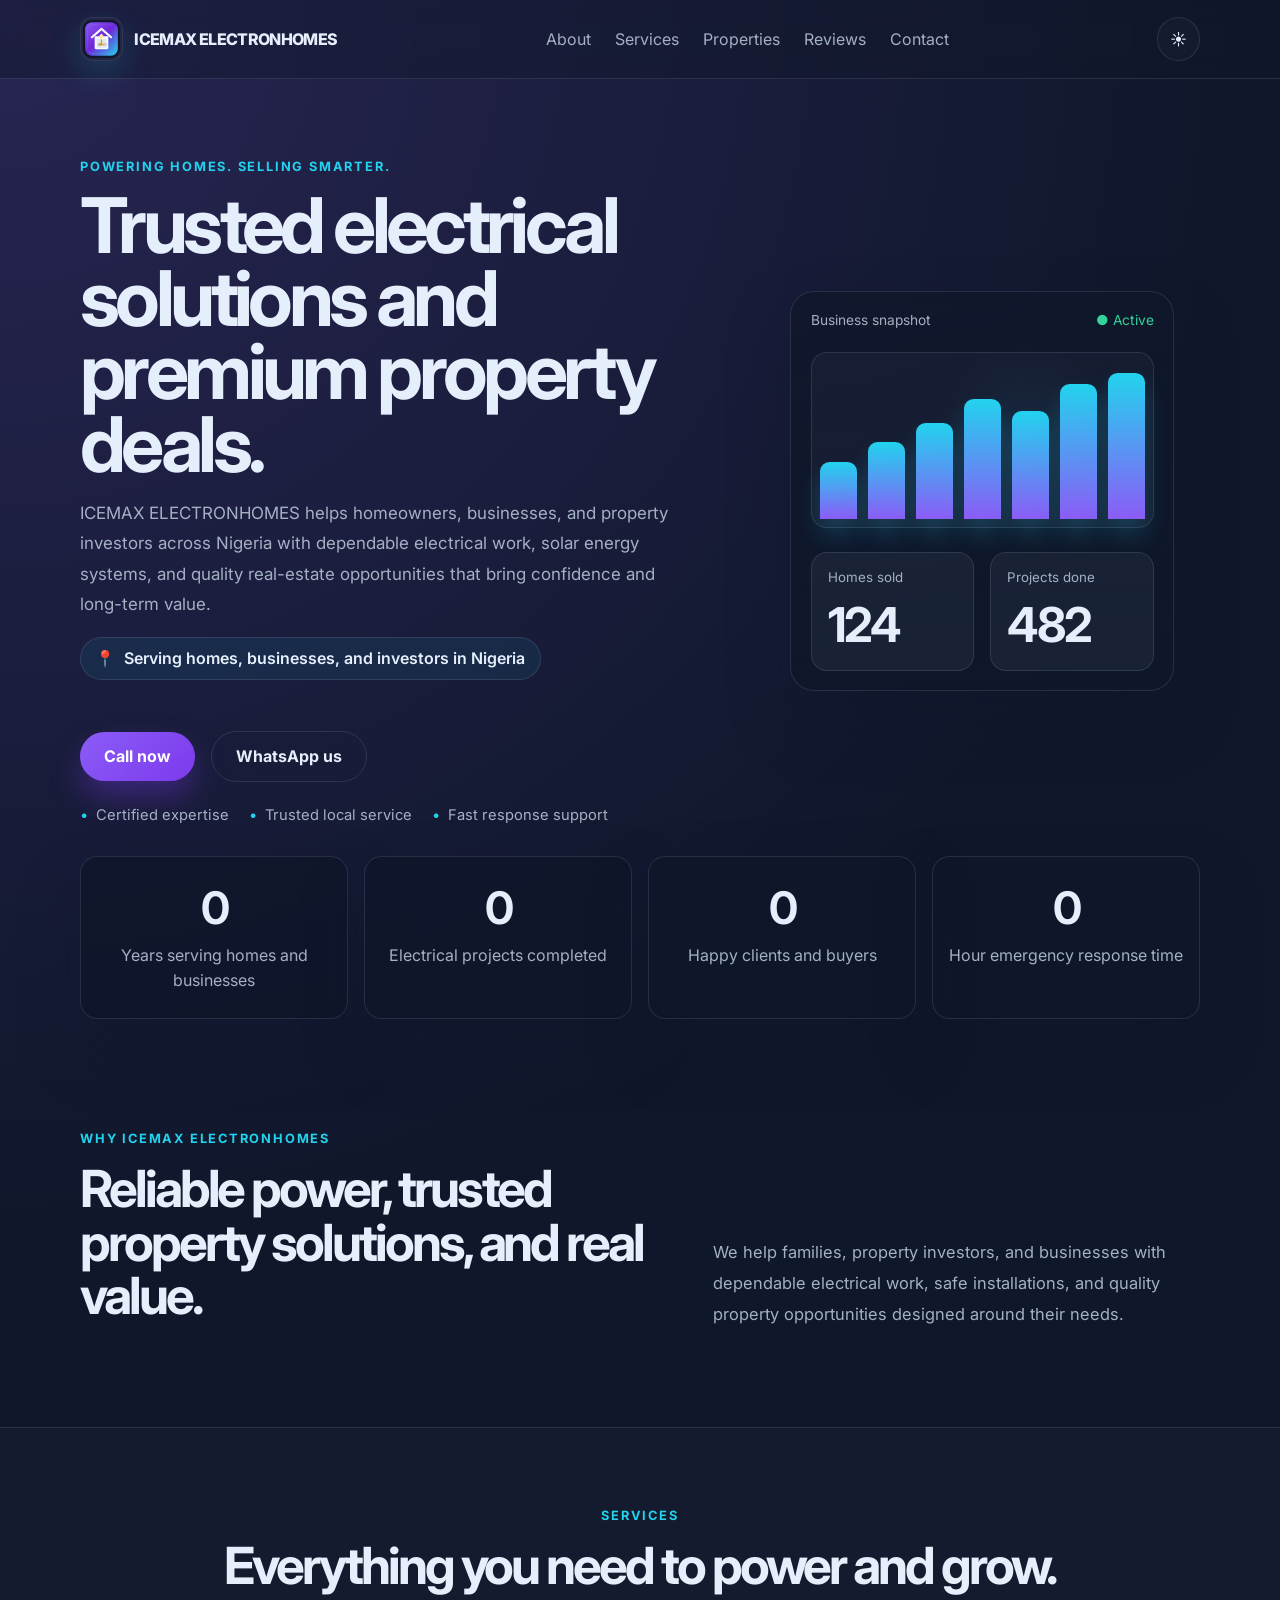
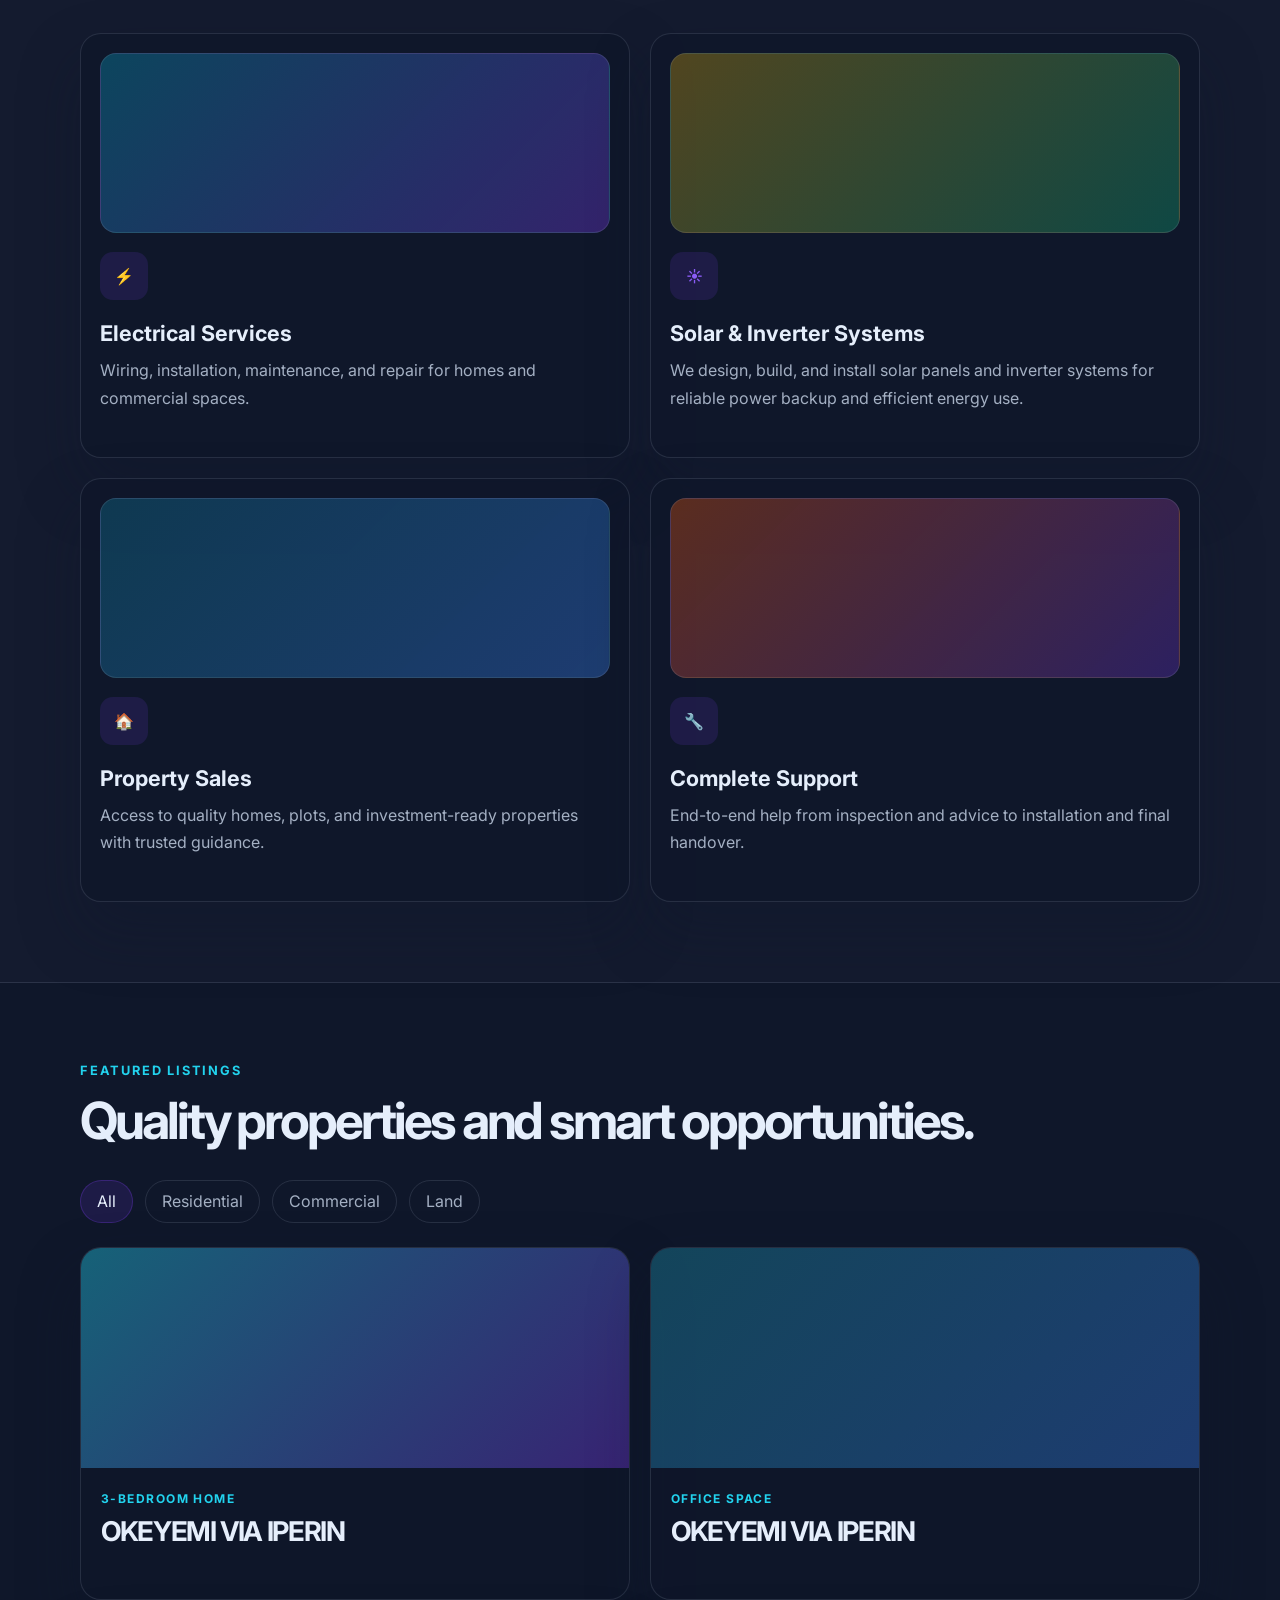
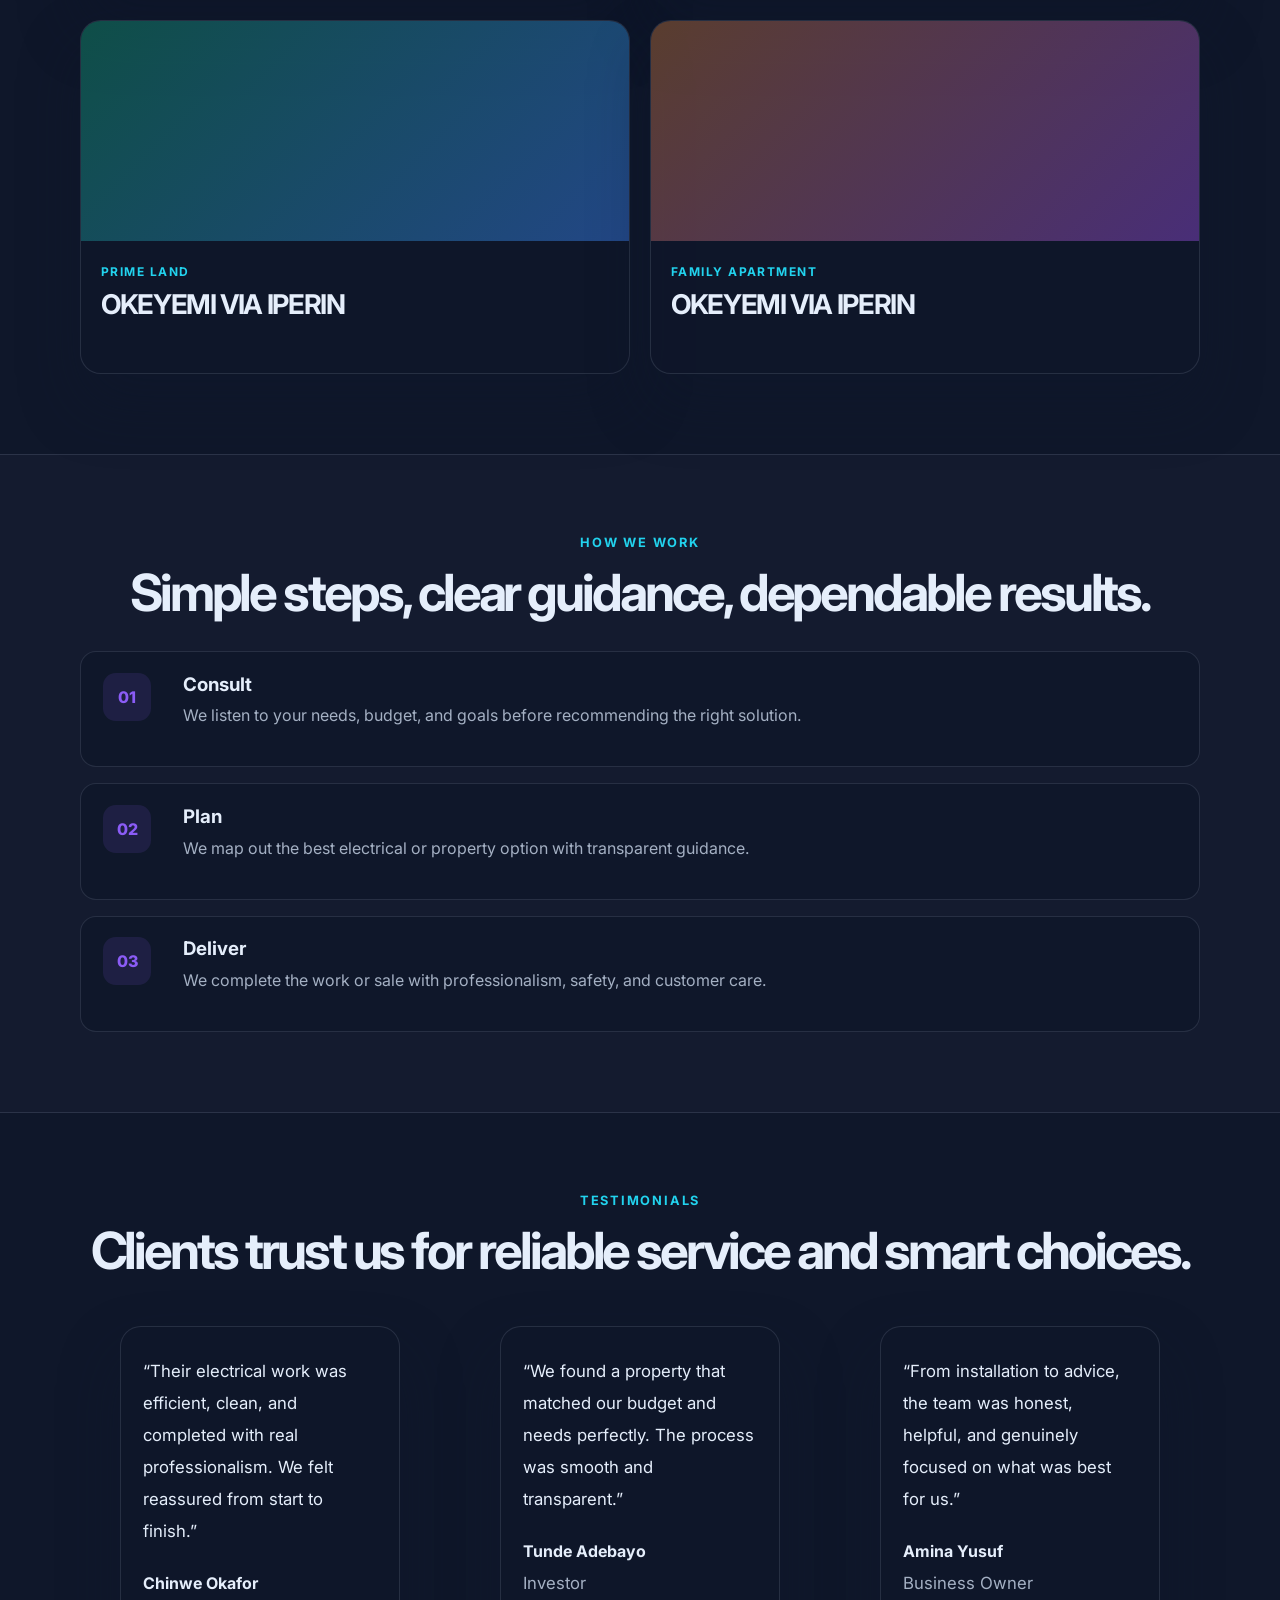
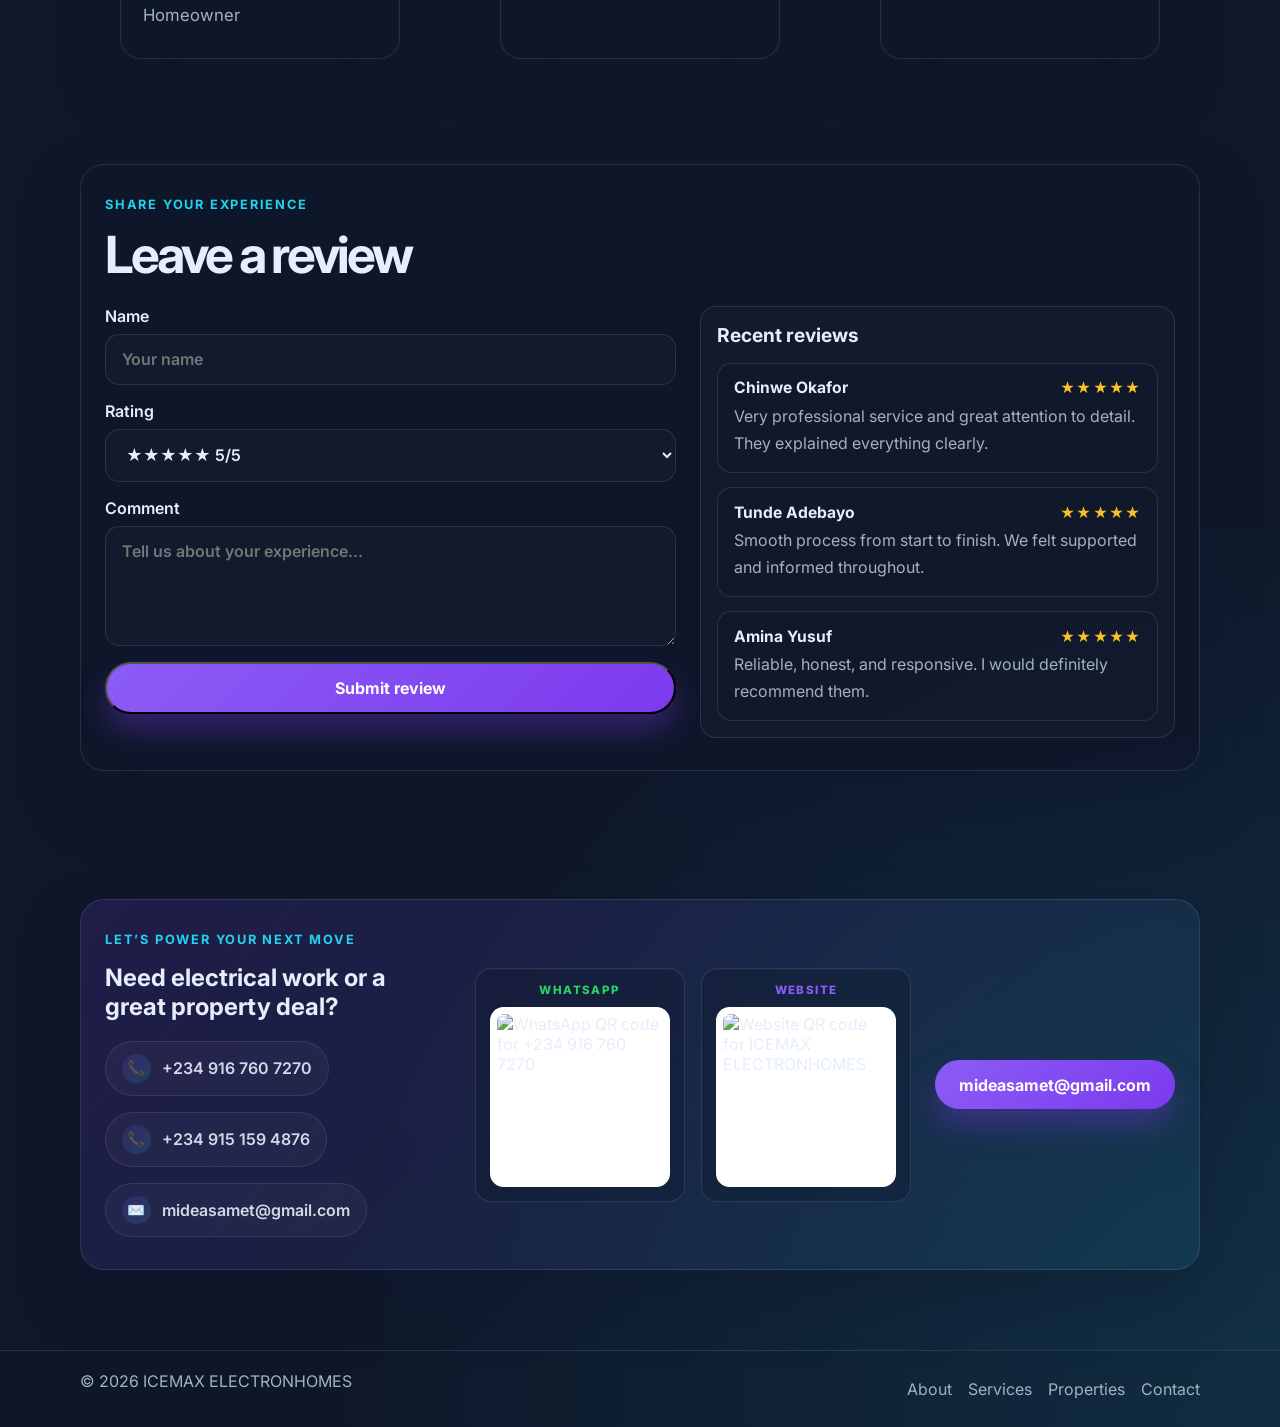
==== index.html @ 11f00aaa "Improve mobile responsiveness and public review setup" ====
<!DOCTYPE html>
<html lang="en">
  <head>
    <meta charset="UTF-8" />
    <meta name="viewport" content="width=device-width, initial-scale=1.0" />
    <meta
      name="description"
      content="ICEMAX ELECTRONHOMES provides reliable electrical services, solar and inverter installation, and property sales for homes, businesses, and investors in Nigeria."
    />
    <meta
      name="keywords"
      content="ICEMAX ELECTRONHOMES, electrical services Nigeria, solar and inverter installation, property sales Nigeria, home electrical wiring, business electrical services, real estate Nigeria"
    />
    <meta name="theme-color" content="#8b5cf6" />
    <meta name="author" content="ICEMAX ELECTRONHOMES" />
    <meta name="robots" content="index, follow, max-image-preview:large" />
    <meta name="google-site-verification" content="I6fg855BcgdECZknEWM929mTYv97bpg8Ey8aWEUTGt4" />
    <meta name="geo.region" content="NG" />
    <meta name="geo.country" content="Nigeria" />
    <meta property="og:locale" content="en_NG" />
    <link rel="canonical" href="https://feyisaraayomide879-ops.github.io/max-studio-/" />
    <meta property="og:type" content="website" />
    <meta property="og:site_name" content="ICEMAX ELECTRONHOMES" />
    <meta property="og:title" content="ICEMAX ELECTRONHOMES | Electrical & Property Sales in Nigeria" />
    <meta
      property="og:description"
      content="ICEMAX ELECTRONHOMES offers dependable electrical services, solar and inverter systems, and trusted property deals for homes, businesses, and investors in Nigeria."
    />
    <meta property="og:url" content="https://feyisaraayomide879-ops.github.io/max-studio-/" />
    <meta property="og:image" content="https://images.unsplash.com/photo-1512917774080-9991f1c4c750?auto=format&fit=crop&w=1200&q=80" />
    <meta name="twitter:card" content="summary_large_image" />
    <meta name="twitter:title" content="ICEMAX ELECTRONHOMES | Electrical & Property Sales" />
    <meta
      name="twitter:description"
      content="Reliable electrical services, solar and inverter systems, and quality property opportunities in Nigeria."
    />
    <title>ICEMAX ELECTRONHOMES | Electrical & Property Sales in Nigeria</title>
    <script type="application/ld+json">
      {
        "@context": "https://schema.org",
        "@graph": [
          {
            "@type": "Organization",
            "@id": "https://feyisaraayomide879-ops.github.io/max-studio-/#organization",
            "name": "ICEMAX ELECTRONHOMES",
            "url": "https://feyisaraayomide879-ops.github.io/max-studio-/",
            "logo": "https://feyisaraayomide879-ops.github.io/max-studio-/",
            "description": "Electrical services, solar and inverter systems, and property sales for homes, businesses, and investors in Nigeria.",
            "telephone": [
              "+2349167607270",
              "+2349151594876"
            ],
            "email": "mideasamet@gmail.com",
            "address": {
              "@type": "PostalAddress",
              "addressCountry": "NG"
            },
            "areaServed": "Nigeria",
            "contactPoint": [
              {
                "@type": "ContactPoint",
                "telephone": "+2349167607270",
                "contactType": "sales",
                "areaServed": "NG",
                "availableLanguage": ["English"]
              },
              {
                "@type": "ContactPoint",
                "telephone": "+2349151594876",
                "contactType": "customer support",
                "areaServed": "NG",
                "availableLanguage": ["English"]
              }
            ]
          },
          {
            "@type": "WebSite",
            "@id": "https://feyisaraayomide879-ops.github.io/max-studio-/#website",
            "url": "https://feyisaraayomide879-ops.github.io/max-studio-/",
            "name": "ICEMAX ELECTRONHOMES",
            "inLanguage": "en-NG",
            "potentialAction": {
              "@type": "SearchAction",
              "target": "https://www.google.com/search?q={search_term_string}",
              "query-input": "required name=search_term_string"
            }
          },
          {
            "@type": "LocalBusiness",
            "@id": "https://feyisaraayomide879-ops.github.io/max-studio-/#business",
            "name": "ICEMAX ELECTRONHOMES",
            "url": "https://feyisaraayomide879-ops.github.io/max-studio-/",
            "logo": "https://feyisaraayomide879-ops.github.io/max-studio-/",
            "description": "Electrical services, solar and inverter systems, and property sales for homes, businesses, and investors in Nigeria.",
            "telephone": [
              "+2349167607270",
              "+2349151594876"
            ],
            "email": "mideasamet@gmail.com",
            "areaServed": "Nigeria",
            "serviceType": [
              "Electrical services",
              "Solar and inverter systems",
              "Property sales"
            ]
          }
        ]
      }
    </script>
    <link rel="preconnect" href="https://fonts.googleapis.com" />
    <link rel="preconnect" href="https://fonts.gstatic.com" crossorigin />
    <link
      href="https://fonts.googleapis.com/css2?family=Inter:wght@400;500;600;700;800;900&display=swap"
      rel="stylesheet"
    />
    <link rel="stylesheet" href="styles.css" />
  </head>
  <body>
    <div class="page-shell">
      <header class="site-header">
        <div class="scroll-progress" aria-hidden="true"></div>
        <div class="container nav-wrap">
          <a href="/" class="brand" aria-label="ICEMAX ELECTRONHOMES home" title="ICEMAX ELECTRONHOMES home">
            <img class="brand-logo" src="logo.svg" alt="ICEMAX ELECTRONHOMES logo" />
            <span>ICEMAX ELECTRONHOMES</span>
          </a>

          <button class="nav-toggle" aria-label="Toggle navigation" aria-expanded="false">
            <span></span>
            <span></span>
            <span></span>
          </button>

          <nav class="main-nav" aria-label="Main navigation">
            <a href="#about">About</a>
            <a href="#services">Services</a>
            <a href="#properties">Properties</a>
            <a href="#testimonials">Reviews</a>
            <a href="#contact">Contact</a>
          </nav>

          <button class="theme-toggle" aria-label="Toggle color theme">
            <span class="theme-icon">☀️</span>
          </button>
        </div>
      </header>

      <main id="top">
        <section class="hero">
          <div class="container hero-grid">
            <div class="hero-copy reveal">
              <p class="eyebrow">Powering homes. Selling smarter.</p>
              <h1>Trusted electrical solutions and premium property deals.</h1>
              <p class="lead">
                ICEMAX ELECTRONHOMES helps homeowners, businesses, and property investors across
                Nigeria with dependable electrical work, solar energy systems, and quality real-estate
                opportunities that bring confidence and long-term value.
              </p>
              <div class="location-badge">
                <span>📍</span>
                <span>Serving homes, businesses, and investors in Nigeria</span>
              </div>
              <div class="cta-row">
                <a class="btn btn-primary" href="tel:+2349167607270">Call now</a>
                <a class="btn btn-secondary" href="https://wa.me/2349167607270" target="_blank" rel="noopener noreferrer">WhatsApp us</a>
              </div>
              <ul class="trust-list" aria-label="Trust indicators">
                <li>Certified expertise</li>
                <li>Trusted local service</li>
                <li>Fast response support</li>
              </ul>
            </div>

            <div class="hero-panel reveal">
              <div class="dashboard-card">
                <div class="panel-topbar">
                  <span>Business snapshot</span>
                  <span class="status-dot">● Active</span>
                </div>
                <div class="chart-bars" aria-hidden="true">
                  <span style="--h: 38%"></span>
                  <span style="--h: 51%"></span>
                  <span style="--h: 64%"></span>
                  <span style="--h: 80%"></span>
                  <span style="--h: 72%"></span>
                  <span style="--h: 90%"></span>
                  <span style="--h: 97%"></span>
                </div>
                <div class="panel-metrics">
                  <div>
                    <small>Homes sold</small>
                    <strong data-target="124">0</strong>
                  </div>
                  <div>
                    <small>Projects done</small>
                    <strong data-target="482">0</strong>
                  </div>
                </div>
              </div>
            </div>
          </div>
        </section>

        <section class="stats reveal">
          <div class="container stats-grid">
            <div class="stat">
              <strong data-target="3">0</strong>
              <span>Years serving homes and businesses</span>
            </div>
            <div class="stat">
              <strong data-target="50">0</strong>
              <span>Electrical projects completed</span>
            </div>
            <div class="stat">
              <strong data-target="96">0</strong>
              <span>Happy clients and buyers</span>
            </div>
            <div class="stat">
              <strong data-target="24">0</strong>
              <span>Hour emergency response time</span>
            </div>
          </div>
        </section>

        <section id="about" class="section">
          <div class="container intro-wrap reveal">
            <div class="section-heading">
              <p class="eyebrow">Why ICEMAX ELECTRONHOMES</p>
              <h2>Reliable power, trusted property solutions, and real value.</h2>
            </div>
            <p>
              We help families, property investors, and businesses with dependable electrical
              work, safe installations, and quality property opportunities designed around their needs.
            </p>
          </div>
        </section>

        <section id="services" class="section muted">
          <div class="container">
            <div class="section-heading center reveal">
              <p class="eyebrow">Services</p>
              <h2>Everything you need to power and grow.</h2>
            </div>

            <div class="card-grid">
              <article class="feature-card reveal">
                <div class="service-visual service-visual-electrical" aria-hidden="true"></div>
                <div class="icon">⚡</div>
                <h3>Electrical Services</h3>
                <p>Wiring, installation, maintenance, and repair for homes and commercial spaces.</p>
              </article>
              <article class="feature-card reveal">
                <div class="service-visual service-visual-solar" aria-hidden="true"></div>
                <div class="icon">☀️</div>
                <h3>Solar & Inverter Systems</h3>
                <p>We design, build, and install solar panels and inverter systems for reliable power backup and efficient energy use.</p>
              </article>
              <article class="feature-card reveal">
                <div class="service-visual service-visual-property" aria-hidden="true"></div>
                <div class="icon">🏠</div>
                <h3>Property Sales</h3>
                <p>Access to quality homes, plots, and investment-ready properties with trusted guidance.</p>
              </article>
              <article class="feature-card reveal">
                <div class="service-visual service-visual-support" aria-hidden="true"></div>
                <div class="icon">🔧</div>
                <h3>Complete Support</h3>
                <p>End-to-end help from inspection and advice to installation and final handover.</p>
              </article>
            </div>
          </div>
        </section>

        <section id="properties" class="section">
          <div class="container">
            <div class="section-heading reveal">
              <p class="eyebrow">Featured listings</p>
              <h2>Quality properties and smart opportunities.</h2>
            </div>

            <div class="filter-row reveal" aria-label="Property filter">
              <button class="filter-btn active" data-filter="all">All</button>
              <button class="filter-btn" data-filter="residential">Residential</button>
              <button class="filter-btn" data-filter="commercial">Commercial</button>
              <button class="filter-btn" data-filter="land">Land</button>
            </div>

            <div class="project-grid">
              <article class="project-card reveal" data-category="residential">
                <div class="project-visual visual-one"></div>
                <div class="project-content">
                  <span>3-bedroom home</span>
                  <h3>OKEYEMI VIA IPERIN</h3>
                </div>
              </article>
              <article class="project-card reveal" data-category="commercial">
                <div class="project-visual visual-two"></div>
                <div class="project-content">
                  <span>Office space</span>
                  <h3>OKEYEMI VIA IPERIN</h3>
                </div>
              </article>
              <article class="project-card reveal" data-category="land">
                <div class="project-visual visual-three"></div>
                <div class="project-content">
                  <span>Prime land</span>
                  <h3>OKEYEMI VIA IPERIN</h3>
                </div>
              </article>
              <article class="project-card reveal" data-category="residential">
                <div class="project-visual visual-four"></div>
                <div class="project-content">
                  <span>Family apartment</span>
                  <h3>OKEYEMI VIA IPERIN</h3>
                </div>
              </article>
            </div>
          </div>
        </section>

        <section class="section muted process">
          <div class="container">
            <div class="section-heading center reveal">
              <p class="eyebrow">How we work</p>
              <h2>Simple steps, clear guidance, dependable results.</h2>
            </div>

            <div class="timeline">
              <div class="timeline-item reveal">
                <span>01</span>
                <div>
                  <h3>Consult</h3>
                  <p>We listen to your needs, budget, and goals before recommending the right solution.</p>
                </div>
              </div>
              <div class="timeline-item reveal">
                <span>02</span>
                <div>
                  <h3>Plan</h3>
                  <p>We map out the best electrical or property option with transparent guidance.</p>
                </div>
              </div>
              <div class="timeline-item reveal">
                <span>03</span>
                <div>
                  <h3>Deliver</h3>
                  <p>We complete the work or sale with professionalism, safety, and customer care.</p>
                </div>
              </div>
            </div>
          </div>
        </section>

        <section id="testimonials" class="section">
          <div class="container">
            <div class="section-heading center reveal">
              <p class="eyebrow">Testimonials</p>
              <h2>Clients trust us for reliable service and smart choices.</h2>
            </div>

            <div class="testimonial-grid">
              <blockquote class="testimonial reveal">
                “Their electrical work was efficient, clean, and completed with real professionalism.
                We felt reassured from start to finish.”
                <footer>
                  <strong>Chinwe Okafor</strong>
                  <span>Homeowner</span>
                </footer>
              </blockquote>
              <blockquote class="testimonial reveal">
                “We found a property that matched our budget and needs perfectly. The process was
                smooth and transparent.”
                <footer>
                  <strong>Tunde Adebayo</strong>
                  <span>Investor</span>
                </footer>
              </blockquote>
              <blockquote class="testimonial reveal">
                “From installation to advice, the team was honest, helpful, and genuinely focused on
                what was best for us.”
                <footer>
                  <strong>Amina Yusuf</strong>
                  <span>Business Owner</span>
                </footer>
              </blockquote>
            </div>
          </div>
        </section>

        <section class="section review-section">
          <div class="container review-wrap reveal">
            <div class="section-heading">
              <p class="eyebrow">Share your experience</p>
              <h2>Leave a review</h2>
            </div>

            <div class="review-layout">
              <form id="review-form" class="review-form">
                <label>
                  <span>Name</span>
                  <input type="text" id="review-name" name="name" placeholder="Your name" required />
                </label>

                <label>
                  <span>Rating</span>
                  <select id="review-rating" name="rating" required>
                    <option value="5">★★★★★ 5/5</option>
                    <option value="4">★★★★☆ 4/5</option>
                    <option value="3">★★★☆☆ 3/5</option>
                    <option value="2">★★☆☆☆ 2/5</option>
                    <option value="1">★☆☆☆☆ 1/5</option>
                  </select>
                </label>

                <label>
                  <span>Comment</span>
                  <textarea id="review-comment" name="comment" rows="4" placeholder="Tell us about your experience..." required></textarea>
                </label>

                <button type="submit" class="btn btn-primary">Submit review</button>
              </form>

              <div class="review-list-panel">
                <div class="review-list-header">
                  <h3>Recent reviews</h3>
                </div>
                <div id="review-list" class="review-list" aria-live="polite"></div>
              </div>
            </div>
          </div>
        </section>

        <section id="contact" class="section cta-section">
          <div class="container cta-panel reveal">
            <div class="cta-copy">
              <p class="eyebrow">Let’s power your next move</p>
              <h2>Need electrical work or a great property deal?</h2>
              <div class="contact-links">
                <a class="contact-link" href="tel:+2349167607270">
                  <span class="contact-icon">📞</span>
                  <span>+234 916 760 7270</span>
                </a>
                <a class="contact-link" href="tel:+2349151594876">
                  <span class="contact-icon">📞</span>
                  <span>+234 915 159 4876</span>
                </a>
                <a class="contact-link" href="mailto:mideasamet@gmail.com">
                  <span class="contact-icon">✉️</span>
                  <span>mideasamet@gmail.com</span>
                </a>
              </div>
            </div>

            <div class="qr-stack">
              <div class="whatsapp-qr-box">
                <span class="whatsapp-tag">WhatsApp</span>
                <a
                  href="https://wa.me/2349167607270"
                  target="_blank"
                  rel="noopener noreferrer"
                  aria-label="Chat on WhatsApp"
                >
                  <img
                    src="https://api.qrserver.com/v1/create-qr-code/?size=180x180&data=https%3A%2F%2Fwa.me%2F2349167607270"
                    alt="WhatsApp QR code for +234 916 760 7270"
                  />
                </a>
              </div>

              <div class="website-qr-box">
                <span class="website-tag">Website</span>
                <a
                  href="https://feyisaraayomide879-ops.github.io/max-studio-/"
                  target="_blank"
                  rel="noopener noreferrer"
                  aria-label="Open ICEMAX ELECTRONHOMES website"
                >
                  <img
                    src="https://api.qrserver.com/v1/create-qr-code/?size=180x180&data=https%3A%2F%2Ffeyisaraayomide879-ops.github.io%2Fmax-studio-%2F"
                    alt="Website QR code for ICEMAX ELECTRONHOMES"
                  />
                </a>
              </div>
            </div>

            <a class="btn btn-primary" href="mailto:mideasamet@gmail.com">mideasamet@gmail.com</a>
          </div>
        </section>
      </main>

      <footer class="site-footer">
        <div class="container footer-wrap">
          <p>© <span id="year"></span> ICEMAX ELECTRONHOMES</p>
          <div class="footer-links">
            <a href="#about">About</a>
            <a href="#services">Services</a>
            <a href="#properties">Properties</a>
            <a href="#contact">Contact</a>
          </div>
        </div>
      </footer>
    </div>

    <script>
      window.ICEMAX_SUPABASE_CONFIG = {
        url: 'https://YOUR_PROJECT_REF.supabase.co',
        anonKey: 'PASTE_YOUR_SUPABASE_ANON_KEY_HERE',
        table: 'reviews'
      };
    </script>
    <script src="script.js"></script>
  </body>
</html>
---- styles.css ----
:root {
  --bg: #0f172a;
  --bg-alt: #111827;
  --panel: rgba(15, 23, 42, 0.78);
  --panel-strong: rgba(17, 24, 39, 0.95);
  --panel-soft: rgba(148, 163, 184, 0.08);
  --text: #e5eefb;
  --muted: #a4b0c3;
  --line: rgba(148, 163, 184, 0.18);
  --primary: #8b5cf6;
  --primary-strong: #7c3aed;
  --accent: #22d3ee;
  --shadow: 0 30px 60px rgba(15, 23, 42, 0.35);
}

body.light-theme {
  --bg: #f5f7ff;
  --bg-alt: #eef3ff;
  --panel: rgba(255, 255, 255, 0.88);
  --panel-strong: rgba(255, 255, 255, 0.96);
  --panel-soft: rgba(124, 58, 237, 0.06);
  --text: #0f172a;
  --muted: #475569;
  --line: rgba(15, 23, 42, 0.1);
  --primary: #6d28d9;
  --primary-strong: #5b21b6;
  --accent: #0891b2;
  --shadow: 0 24px 60px rgba(46, 65, 96, 0.12);
}

* {
  box-sizing: border-box;
}

html {
  scroll-behavior: smooth;
}

body {
  margin: 0;
  font-family: "Inter", sans-serif;
  background:
    radial-gradient(circle at top left, rgba(139, 92, 246, 0.2), transparent 20%),
    radial-gradient(circle at bottom right, rgba(34, 211, 238, 0.14), transparent 15%),
    var(--bg);
  color: var(--text);
  transition: background 0.25s ease, color 0.25s ease;
  overflow-x: hidden;
}

img,
svg,
video {
  max-width: 100%;
  display: block;
  height: auto;
}

a {
  color: inherit;
  text-decoration: none;
}

button {
  font: inherit;
}

.page-shell {
  min-height: 100vh;
}

.container {
  width: min(1120px, calc(100% - 2rem));
  margin: 0 auto;
}

.site-header {
  position: sticky;
  top: 0;
  z-index: 20;
  backdrop-filter: blur(12px);
  background: rgba(15, 23, 42, 0.4);
  border-bottom: 1px solid var(--line);
}

.scroll-progress {
  position: absolute;
  inset: auto 0 0 0;
  width: 0%;
  height: 2px;
  background: linear-gradient(90deg, var(--primary), var(--accent));
  box-shadow: 0 0 18px rgba(124, 58, 237, 0.8);
}

body.light-theme .site-header {
  background: rgba(245, 247, 255, 0.7);
}

.nav-wrap {
  display: flex;
  align-items: center;
  justify-content: space-between;
  min-height: 78px;
  gap: 1rem;
}

.brand {
  display: inline-flex;
  align-items: center;
  gap: 0.7rem;
  font-weight: 800;
  letter-spacing: -0.04em;
}

.brand-logo {
  width: 2.7rem;
  height: 2.7rem;
  border-radius: 0.8rem;
  box-shadow: 0 12px 32px rgba(34, 211, 238, 0.18);
  background: rgba(255, 255, 255, 0.04);
  border: 1px solid rgba(255, 255, 255, 0.08);
}

.main-nav {
  display: flex;
  align-items: center;
  gap: 1.5rem;
  color: var(--muted);
}

.main-nav a {
  position: relative;
}

.main-nav a::after {
  content: "";
  position: absolute;
  left: 0;
  bottom: -0.4rem;
  width: 100%;
  height: 2px;
  background: linear-gradient(90deg, var(--primary), var(--accent));
  transform: scaleX(0);
  transform-origin: left;
  transition: transform 0.2s ease;
}

.main-nav a:hover::after,
.main-nav a:focus-visible::after,
.main-nav a.active::after {
  transform: scaleX(1);
}

.main-nav a.active {
  color: var(--text);
}

.nav-toggle,
.theme-toggle {
  border: 1px solid var(--line);
  background: rgba(255, 255, 255, 0.02);
  color: var(--text);
  cursor: pointer;
  transition: transform 0.2s ease, border-color 0.2s ease;
}

.theme-toggle {
  width: 2.7rem;
  height: 2.7rem;
  border-radius: 999px;
}

.nav-toggle {
  display: none;
  flex-direction: column;
  justify-content: center;
  gap: 0.25rem;
  width: 2.8rem;
  height: 2.8rem;
  border-radius: 0.75rem;
  padding: 0.55rem;
}

.nav-toggle span {
  display: block;
  width: 100%;
  height: 2px;
  background: var(--text);
  border-radius: 999px;
}

.hero {
  padding: 5rem 0 2rem;
}

.hero-grid {
  display: grid;
  grid-template-columns: 1.2fr 0.8fr;
  align-items: center;
  gap: 2rem;
}

.eyebrow {
  margin: 0 0 1rem;
  color: var(--accent);
  font-size: 0.8rem;
  letter-spacing: 0.14em;
  text-transform: uppercase;
  font-weight: 700;
}

h1,
h2,
h3,
p {
  margin-top: 0;
}

h1 {
  font-size: clamp(2.8rem, 6vw, 5rem);
  line-height: 0.95;
  letter-spacing: -0.06em;
  margin-bottom: 1rem;
}

.lead {
  max-width: 38rem;
  color: var(--muted);
  font-size: 1.06rem;
  line-height: 1.8;
}

.location-badge {
  display: inline-flex;
  align-items: center;
  gap: 0.55rem;
  margin-bottom: 1.2rem;
  padding: 0.65rem 0.9rem;
  border: 1px solid var(--line);
  border-radius: 999px;
  background: rgba(34, 211, 238, 0.08);
  color: var(--text);
  font-weight: 600;
}

.cta-row {
  display: flex;
  align-items: center;
  flex-wrap: wrap;
  gap: 1rem;
  margin: 2rem 0 1.5rem;
}

.btn {
  display: inline-flex;
  align-items: center;
  justify-content: center;
  padding: 0.9rem 1.5rem;
  border-radius: 999px;
  font-weight: 700;
  transition: transform 0.2s ease, box-shadow 0.2s ease;
}

.btn:hover {
  transform: translateY(-2px);
}

.btn-primary {
  color: white;
  background: linear-gradient(135deg, var(--primary), var(--primary-strong));
  box-shadow: 0 16px 30px rgba(124, 58, 237, 0.35);
}

.btn-secondary {
  background: transparent;
  border: 1px solid var(--line);
  color: var(--text);
}

.trust-list {
  list-style: none;
  padding: 0;
  margin: 0;
  display: flex;
  flex-wrap: wrap;
  gap: 1.25rem;
  color: var(--muted);
  font-size: 0.92rem;
}

.trust-list li {
  position: relative;
  padding-left: 1rem;
}

.trust-list li::before {
  content: "•";
  position: absolute;
  left: 0;
  color: var(--accent);
}

.hero-panel {
  display: flex;
  justify-content: center;
  position: relative;
}

.hero-panel::before {
  content: "";
  position: absolute;
  inset: 12% 18% auto auto;
  width: 12rem;
  height: 12rem;
  border-radius: 50%;
  background: radial-gradient(circle, rgba(34, 211, 238, 0.35), transparent 60%);
  filter: blur(20px);
  animation: floatGlow 8s ease-in-out infinite alternate;
}

.dashboard-card {
  width: min(24rem, 100%);
  background: linear-gradient(180deg, rgba(15, 23, 42, 0.72), rgba(15, 23, 42, 0.95));
  border: 1px solid var(--line);
  border-radius: 1.5rem;
  box-shadow: var(--shadow);
  padding: 1.2rem;
  position: relative;
  overflow: hidden;
}

.dashboard-card::after {
  content: "";
  position: absolute;
  inset: -40% auto auto -30%;
  width: 11rem;
  height: 11rem;
  border-radius: 50%;
  background: radial-gradient(circle, rgba(139, 92, 246, 0.2), transparent 65%);
}

body.light-theme .dashboard-card {
  background: linear-gradient(180deg, rgba(255, 255, 255, 0.92), rgba(241, 245, 249, 0.92));
}

.panel-topbar {
  display: flex;
  justify-content: space-between;
  align-items: center;
  color: var(--muted);
  font-size: 0.86rem;
  margin-bottom: 1.5rem;
}

.status-dot {
  color: #34d399;
}

.chart-bars {
  height: 11rem;
  display: flex;
  align-items: end;
  gap: 0.7rem;
  padding: 1rem 0.5rem 0.5rem;
  border-radius: 1rem;
  background: rgba(148, 163, 184, 0.05);
  border: 1px solid var(--line);
}

.chart-bars span {
  display: block;
  width: 100%;
  height: var(--h);
  border-radius: 0.6rem 0.6rem 0 0;
  background: linear-gradient(180deg, var(--accent), var(--primary));
  box-shadow: 0 15px 25px rgba(34, 211, 238, 0.2);
}

.panel-metrics {
  display: grid;
  grid-template-columns: repeat(2, minmax(0, 1fr));
  gap: 1rem;
  margin-top: 1.5rem;
}

.panel-metrics div {
  background: var(--panel-soft);
  border: 1px solid var(--line);
  border-radius: 1rem;
  padding: 1rem;
}

.panel-metrics small {
  display: block;
  color: var(--muted);
  margin-bottom: 0.65rem;
}

.panel-metrics strong {
  font-size: clamp(1.8rem, 4vw, 3rem);
  letter-spacing: -0.05em;
}

.section {
  padding: 5rem 0;
}

.muted {
  background: rgba(148, 163, 184, 0.03);
  border-top: 1px solid var(--line);
  border-bottom: 1px solid var(--line);
}

.stats {
  padding: 0 0 2rem;
}

.stats-grid {
  display: grid;
  grid-template-columns: repeat(4, minmax(0, 1fr));
  gap: 1rem;
}

.stat {
  background: var(--panel);
  border: 1px solid var(--line);
  border-radius: 1.1rem;
  padding: 1.5rem 1rem;
  text-align: center;
  box-shadow: var(--shadow);
}

.stat strong {
  display: block;
  font-size: clamp(2rem, 4vw, 2.8rem);
  letter-spacing: -0.06em;
  margin-bottom: 0.5rem;
}

.stat span {
  color: var(--muted);
  line-height: 1.6;
}

.intro-wrap {
  display: grid;
  grid-template-columns: 1fr 0.8fr;
  align-items: end;
  gap: 1.5rem;
}

.section-heading {
  margin-bottom: 1.5rem;
}

.section-heading h2 {
  font-size: clamp(2rem, 4vw, 3.2rem);
  line-height: 1.05;
  letter-spacing: -0.06em;
  margin-bottom: 0;
}

.section-heading.center {
  text-align: center;
}

.intro-wrap p:last-child {
  color: var(--muted);
  line-height: 1.9;
  font-size: 1.03rem;
}

.card-grid,
.testimonial-grid,
.project-grid {
  display: grid;
  gap: 1.25rem;
}

.card-grid {
  grid-template-columns: repeat(2, minmax(0, 1fr));
  margin-top: 2.5rem;
}

.feature-card,
.testimonial,
.project-card {
  background: var(--panel);
  border: 1px solid var(--line);
  border-radius: 1.3rem;
  box-shadow: var(--shadow);
}

.feature-card {
  padding: 1.2rem 1.2rem 1.8rem;
}

.service-visual {
  height: 180px;
  border-radius: 1rem;
  margin-bottom: 1.2rem;
  background-size: cover;
  background-position: center;
  border: 1px solid var(--line);
}

.service-visual-electrical {
  background-image:
    linear-gradient(135deg, rgba(8, 145, 178, 0.38), rgba(124, 58, 237, 0.34)),
    url('https://images.unsplash.com/photo-1621905251918-48416bd8575a?auto=format&fit=crop&w=900&q=80');
}

.service-visual-property {
  background-image:
    linear-gradient(135deg, rgba(14, 116, 144, 0.38), rgba(59, 130, 246, 0.35)),
    url('https://images.unsplash.com/photo-1512917774080-9991f1c4c750?auto=format&fit=crop&w=900&q=80');
}

.service-visual-solar {
  background-image:
    linear-gradient(135deg, rgba(234, 179, 8, 0.3), rgba(16, 185, 129, 0.3)),
    url('https://images.unsplash.com/photo-1497440001374-f26997328c1b?auto=format&fit=crop&w=900&q=80');
}

.service-visual-support {
  background-image:
    linear-gradient(135deg, rgba(234, 88, 12, 0.35), rgba(124, 58, 237, 0.28)),
    url('https://images.unsplash.com/photo-1581578731548-c64695cc6952?auto=format&fit=crop&w=900&q=80');
}

.icon {
  width: 3rem;
  height: 3rem;
  display: grid;
  place-items: center;
  border-radius: 0.8rem;
  margin-bottom: 1.25rem;
  background: rgba(124, 58, 237, 0.14);
  color: var(--primary);
  font-weight: 800;
}

.feature-card h3 {
  font-size: 1.35rem;
  margin-bottom: 0.7rem;
}

.feature-card p,
.timeline-item p,
.testimonial span {
  color: var(--muted);
  line-height: 1.7;
}

.filter-row {
  display: flex;
  flex-wrap: wrap;
  gap: 0.75rem;
  margin: 2rem 0 1.5rem;
}

.filter-btn {
  border: 1px solid var(--line);
  background: transparent;
  color: var(--muted);
  padding: 0.65rem 1rem;
  border-radius: 999px;
  cursor: pointer;
  transition: all 0.2s ease;
}

.filter-btn.active {
  background: rgba(124, 58, 237, 0.14);
  border-color: rgba(124, 58, 237, 0.28);
  color: var(--text);
}

.project-grid {
  grid-template-columns: repeat(2, minmax(0, 1fr));
}

.project-card {
  overflow: hidden;
  transition: transform 0.22s ease, border-color 0.22s ease, box-shadow 0.22s ease;
  transform-style: preserve-3d;
  perspective: 1000px;
}

.project-card:hover {
  transform: translateY(-4px) rotateX(2deg) rotateY(-2deg);
  border-color: rgba(124, 58, 237, 0.4);
  box-shadow: 0 28px 55px rgba(15, 23, 42, 0.18);
}

.project-visual {
  min-height: 220px;
  background-size: cover;
  background-position: center;
}

.visual-one {
  background-image:
    linear-gradient(135deg, rgba(34, 211, 238, 0.4), rgba(124, 58, 237, 0.38)),
    url('https://images.unsplash.com/photo-1505693416388-ac5ce068fe85?auto=format&fit=crop&w=900&q=80');
  background-size: cover;
  background-position: center;
}

.visual-two {
  background-image:
    linear-gradient(135deg, rgba(34, 211, 238, 0.25), rgba(59, 130, 246, 0.35)),
    url('https://images.unsplash.com/photo-1494526585095-c41746248156?auto=format&fit=crop&w=900&q=80');
  background-size: cover;
  background-position: center;
}

.visual-three {
  background-image:
    linear-gradient(135deg, rgba(16, 185, 129, 0.35), rgba(59, 130, 246, 0.45)),
    url('https://images.unsplash.com/photo-1512917774080-9991f1c4c750?auto=format&fit=crop&w=900&q=80');
  background-size: cover;
  background-position: center;
}

.visual-four {
  background-image:
    linear-gradient(135deg, rgba(251, 146, 60, 0.32), rgba(168, 85, 247, 0.38)),
    url('https://images.unsplash.com/photo-1484154218962-a197022b5858?auto=format&fit=crop&w=900&q=80');
  background-size: cover;
  background-position: center;
}

.project-content {
  padding: 1.2rem 1.25rem 1.5rem;
}

.project-content span {
  color: var(--accent);
  font-size: 0.75rem;
  letter-spacing: 0.12em;
  text-transform: uppercase;
  font-weight: 700;
}

.project-content h3 {
  font-size: 1.7rem;
  letter-spacing: -0.05em;
  margin-top: 0.5rem;
}

.timeline {
  display: grid;
  gap: 1rem;
  margin-top: 2rem;
}

.timeline-item {
  display: grid;
  grid-template-columns: 4rem 1fr;
  gap: 1rem;
  align-items: start;
  padding: 1.3rem 1.4rem;
  border: 1px solid var(--line);
  border-radius: 1rem;
  background: var(--panel);
}

.timeline-item span {
  display: inline-grid;
  place-items: center;
  width: 3rem;
  height: 3rem;
  border-radius: 0.8rem;
  background: rgba(139, 92, 246, 0.12);
  color: var(--primary);
  font-weight: 800;
}

.timeline-item h3 {
  margin-bottom: 0.4rem;
}

.testimonial-grid {
  grid-template-columns: repeat(3, minmax(0, 1fr));
  margin-top: 2rem;
}

.testimonial {
  padding: 1.8rem 1.4rem;
  font-size: 1.05rem;
  line-height: 1.9;
}

.testimonial footer {
  margin-top: 1.25rem;
  display: flex;
  flex-direction: column;
  gap: 0.2rem;
}

.testimonial strong {
  font-size: 1rem;
}

.review-section {
  padding-top: 0.5rem;
}

.review-wrap {
  border: 1px solid var(--line);
  background: var(--panel);
  border-radius: 1.5rem;
  padding: 2rem 1.5rem;
  box-shadow: var(--shadow);
}

.review-layout {
  display: grid;
  grid-template-columns: 1.2fr 1fr;
  gap: 1.5rem;
  align-items: start;
}

.review-form {
  display: grid;
  gap: 1rem;
}

.review-form label {
  display: grid;
  gap: 0.5rem;
  color: var(--text);
  font-weight: 600;
}

.review-form input,
.review-form select,
.review-form textarea {
  width: 100%;
  border: 1px solid var(--line);
  border-radius: 0.9rem;
  background: rgba(255, 255, 255, 0.02);
  color: var(--text);
  padding: 0.9rem 1rem;
  font: inherit;
}

.review-form textarea {
  resize: vertical;
  min-height: 120px;
}

.review-list-panel {
  border: 1px solid var(--line);
  background: rgba(255, 255, 255, 0.02);
  border-radius: 1rem;
  padding: 1rem;
}

.review-list-header h3 {
  margin: 0 0 1rem;
  font-size: 1.2rem;
}

.review-list {
  display: grid;
  gap: 0.9rem;
}

.review-item {
  border: 1px solid var(--line);
  border-radius: 0.9rem;
  background: rgba(15, 23, 42, 0.16);
  padding: 0.9rem 1rem;
}

.review-item-header {
  display: flex;
  align-items: center;
  justify-content: space-between;
  gap: 0.75rem;
  margin-bottom: 0.35rem;
}

.review-item-header strong {
  font-size: 0.98rem;
}

.review-stars {
  color: #fbbf24;
  letter-spacing: 0.08em;
  font-size: 0.9rem;
}

.review-item p {
  margin: 0;
  color: var(--muted);
  line-height: 1.7;
}

.cta-section {
  padding-top: 3rem;
}

.cta-panel {
  display: flex;
  justify-content: space-between;
  align-items: center;
  gap: 1.5rem;
  border: 1px solid var(--line);
  background: linear-gradient(135deg, rgba(124, 58, 237, 0.16), rgba(34, 211, 238, 0.08));
  border-radius: 1.5rem;
  padding: 2rem 1.5rem;
  box-shadow: var(--shadow);
}

.cta-copy {
  flex: 1;
}

.contact-links {
  display: flex;
  flex-wrap: wrap;
  gap: 1rem;
  margin-top: 1rem;
}

.contact-link {
  display: inline-flex;
  align-items: center;
  gap: 0.7rem;
  padding: 0.75rem 1rem;
  border: 1px solid var(--line);
  border-radius: 999px;
  background: rgba(255, 255, 255, 0.04);
  color: var(--text);
  font-weight: 600;
  opacity: 0.9;
  transition: transform 0.2s ease, border-color 0.2s ease, opacity 0.2s ease;
}

.contact-link:hover {
  opacity: 1;
  transform: translateY(-1px);
  border-color: rgba(124, 58, 237, 0.4);
}

.contact-icon {
  display: inline-grid;
  place-items: center;
  width: 1.8rem;
  height: 1.8rem;
  border-radius: 50%;
  background: linear-gradient(135deg, rgba(124, 58, 237, 0.18), rgba(34, 211, 238, 0.16));
  font-size: 0.9rem;
}

.qr-stack {
  display: flex;
  align-items: stretch;
  gap: 1rem;
  flex-wrap: wrap;
  justify-content: center;
}

.whatsapp-qr-box,
.website-qr-box {
  display: flex;
  flex-direction: column;
  align-items: center;
  justify-content: center;
  gap: 0.6rem;
  padding: 0.9rem 1rem;
  border: 1px solid var(--line);
  border-radius: 1rem;
  background: rgba(15, 23, 42, 0.32);
  min-width: 190px;
  width: 210px;
  box-shadow: inset 0 1px 0 rgba(255, 255, 255, 0.04);
}

.whatsapp-tag,
.website-tag {
  font-size: 0.72rem;
  letter-spacing: 0.12em;
  text-transform: uppercase;
  font-weight: 800;
}

.whatsapp-tag {
  color: #25d366;
}

.website-tag {
  color: #8b5cf6;
}

.whatsapp-qr-box img,
.website-qr-box img {
  width: 180px;
  height: 180px;
  display: block;
  border-radius: 0.85rem;
  background: white;
  padding: 0.45rem;
}

.site-footer {
  border-top: 1px solid var(--line);
  background: rgba(15, 23, 42, 0.18);
}

body.light-theme .site-footer {
  background: rgba(255, 255, 255, 0.3);
}

.footer-wrap {
  display: flex;
  align-items: center;
  justify-content: space-between;
  min-height: 76px;
  gap: 1rem;
  color: var(--muted);
}

.footer-links {
  display: flex;
  gap: 1rem;
}

.reveal {
  opacity: 0;
  transform: translateY(20px);
  transition: opacity 0.7s ease, transform 0.7s ease;
}

.reveal.visible {
  opacity: 1;
  transform: translateY(0);
}

.hidden-project {
  display: none;
}

@keyframes floatGlow {
  0% {
    transform: translate3d(0, 0, 0) scale(0.94);
  }
  100% {
    transform: translate3d(-20px, 12px, 0) scale(1.08);
  }
}

@media (max-width: 860px) {
  .hero-grid,
  .intro-wrap,
  .card-grid,
  .testimonial-grid,
  .project-grid,
  .stats-grid {
    grid-template-columns: 1fr;
  }

  .main-nav {
    position: absolute;
    top: calc(100% + 0.5rem);
    left: 1rem;
    right: 1rem;
    display: none;
    flex-direction: column;
    align-items: flex-start;
    padding: 1rem;
    background: var(--panel-strong);
    border: 1px solid var(--line);
    border-radius: 1rem;
    box-shadow: var(--shadow);
  }

  .main-nav.is-open {
    display: flex;
  }

  .nav-toggle {
    display: inline-flex;
  }

  .theme-toggle {
    margin-left: auto;
  }

  .cta-panel,
  .footer-wrap {
    flex-direction: column;
    align-items: flex-start;
  }
}

@media (max-width: 560px) {
  .hero {
    padding-top: 4rem;
  }

  .section {
    padding: 4rem 0;
  }

  .nav-wrap {
    gap: 0.75rem;
  }

  .brand {
    font-size: 0.9rem;
  }

  .brand-logo {
    width: 2.2rem;
    height: 2.2rem;
  }

  .cta-row {
    flex-direction: column;
    align-items: stretch;
  }

  .btn {
    width: 100%;
  }

  .review-wrap,
  .cta-panel,
  .timeline-item,
  .feature-card,
  .testimonial,
  .project-card {
    border-radius: 1rem;
  }

  .review-layout,
  .qr-stack,
  .contact-links {
    grid-template-columns: 1fr;
    display: grid;
  }

  .contact-links {
    gap: 0.75rem;
  }

  .contact-link {
    width: 100%;
    justify-content: center;
  }

  .whatsapp-qr-box,
  .website-qr-box {
    width: 100%;
    min-width: 0;
  }

  .whatsapp-qr-box img,
  .website-qr-box img {
    width: min(160px, 100%);
    height: auto;
  }

  .timeline-item {
    grid-template-columns: 1fr;
  }

  .timeline-item span {
    width: 2.7rem;
    height: 2.7rem;
  }
}
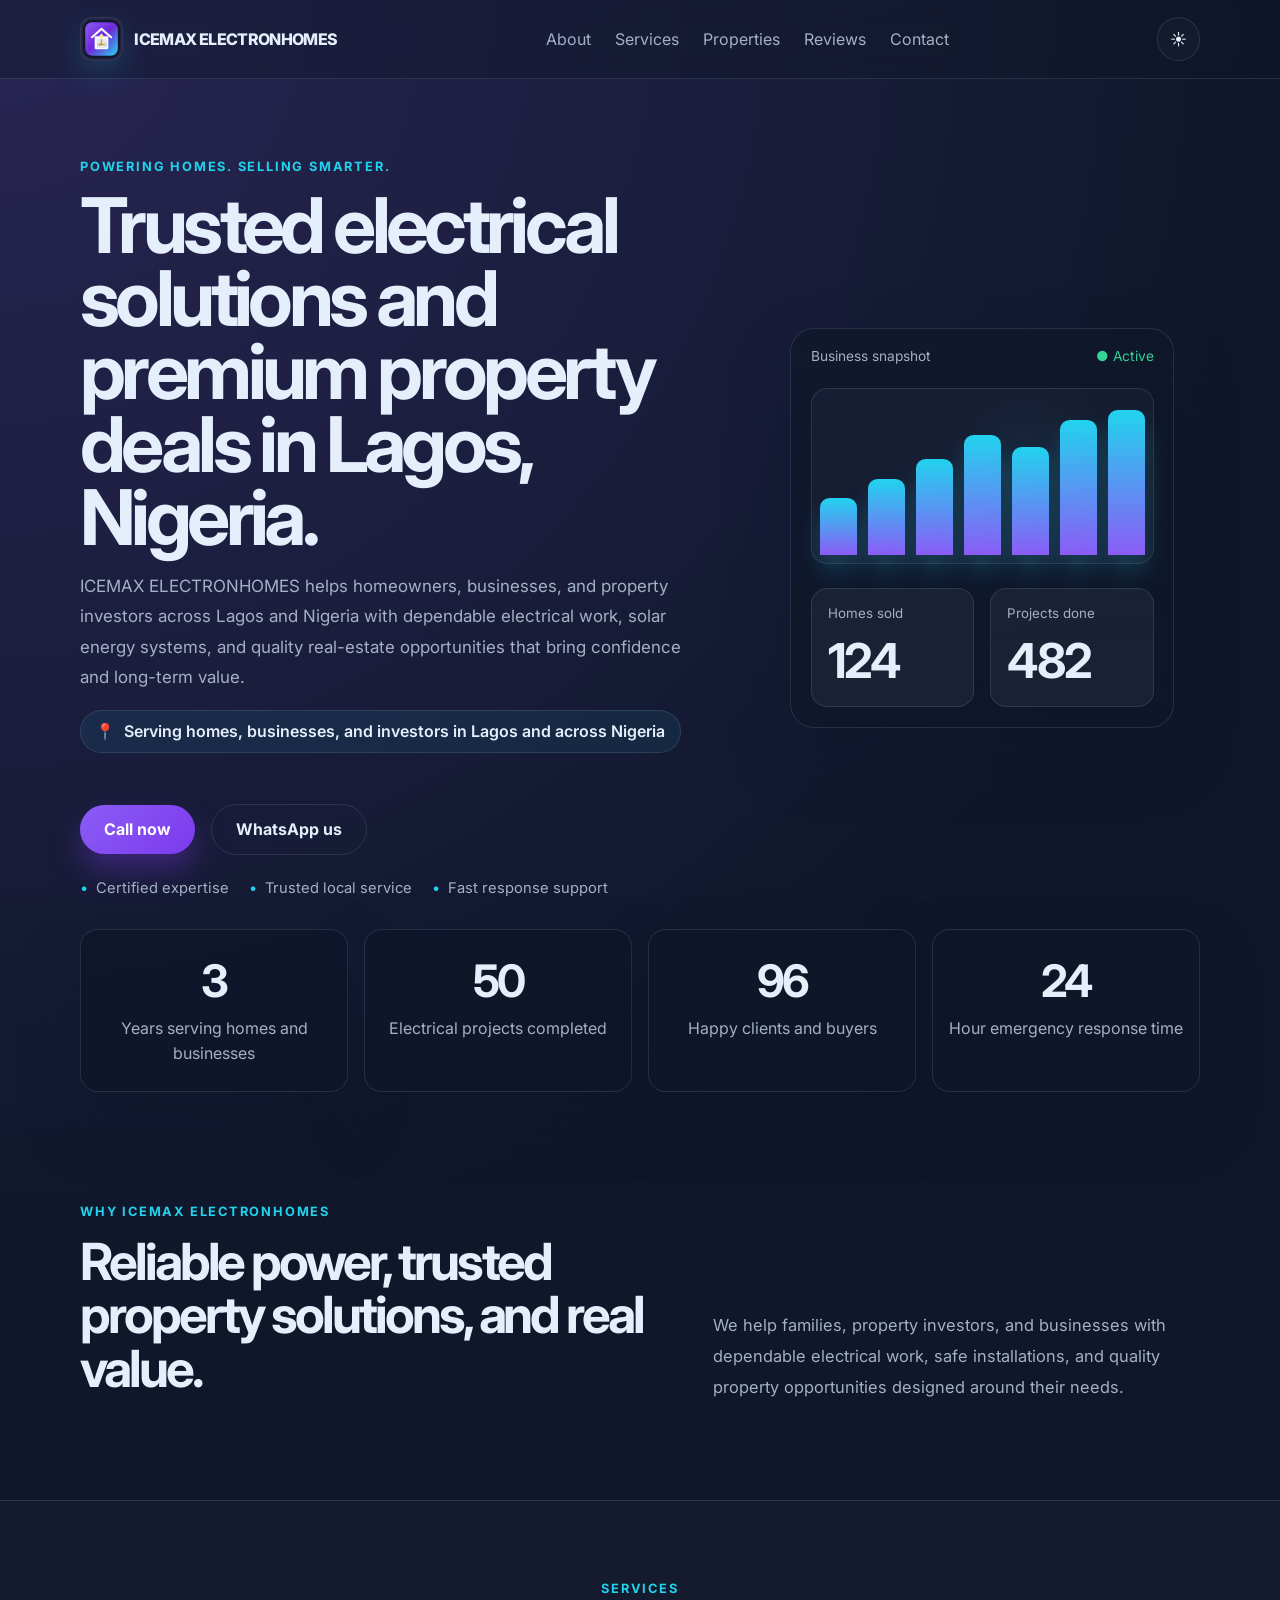
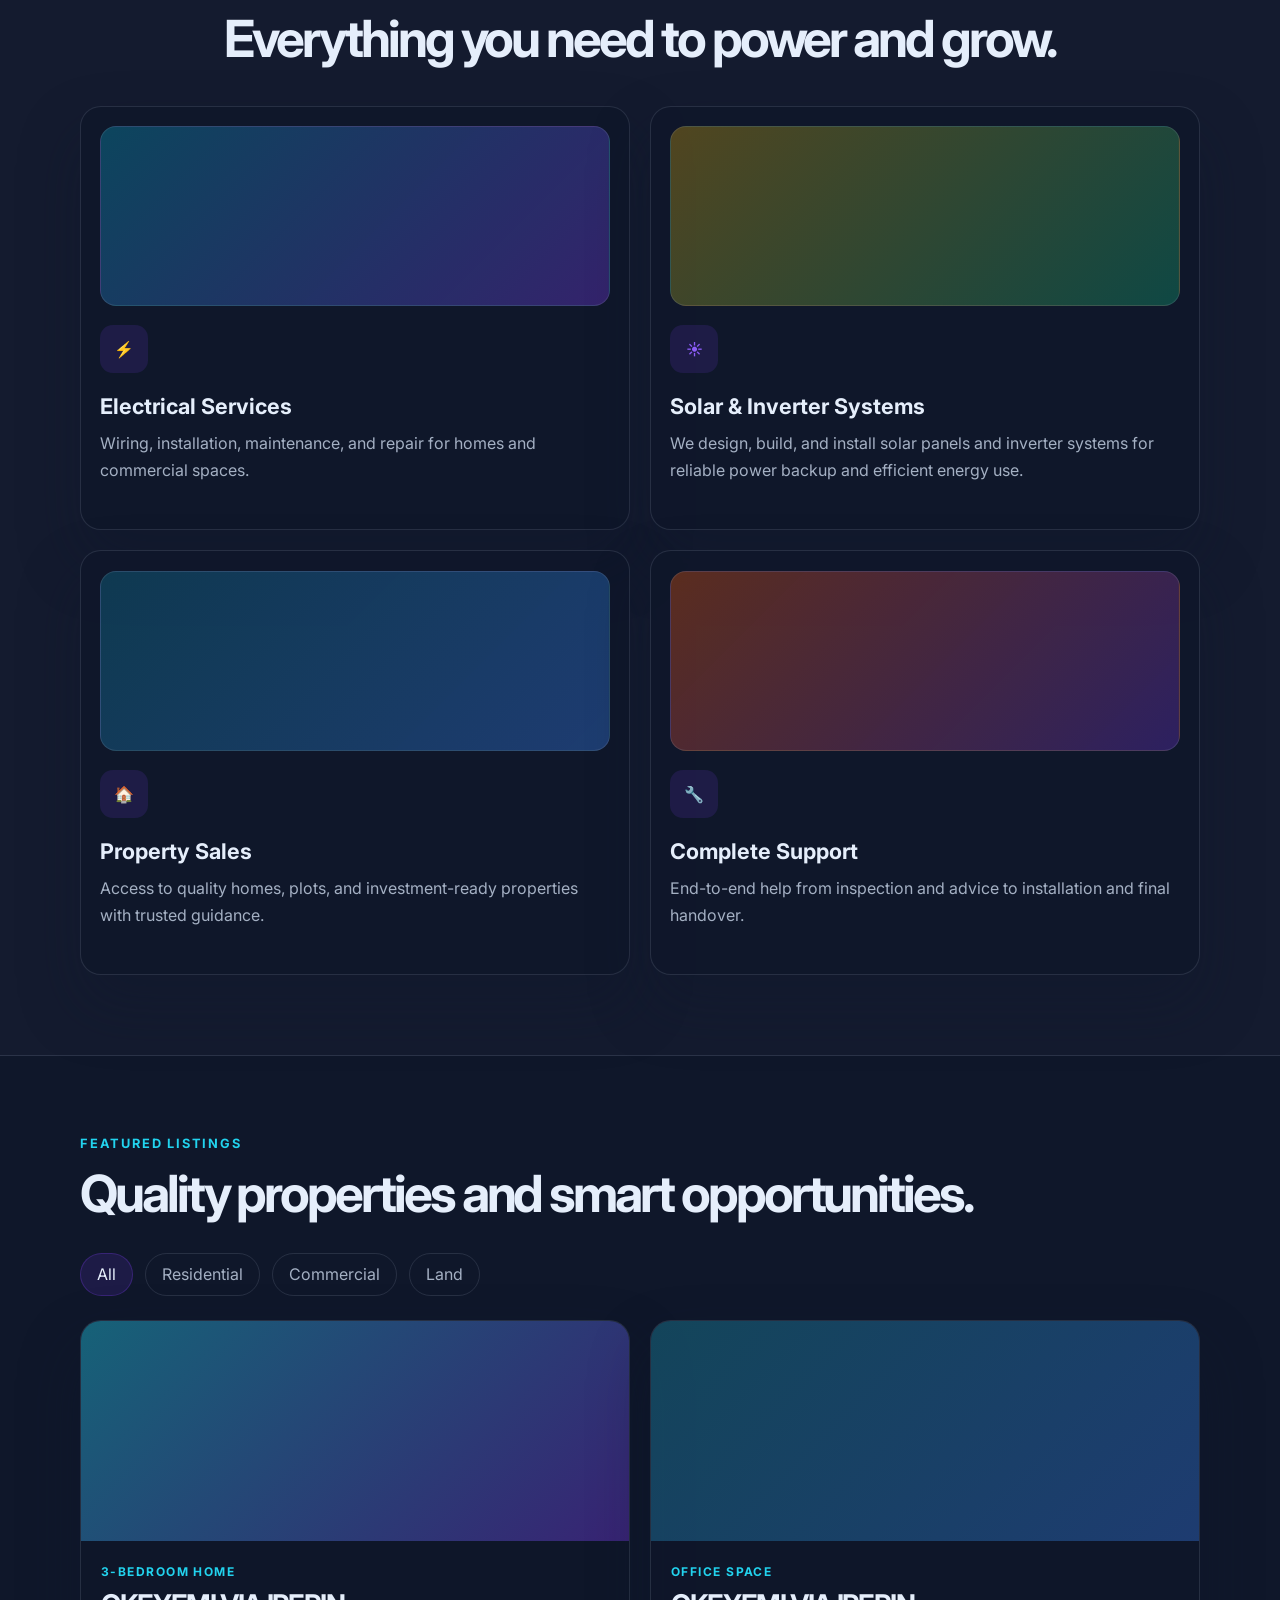
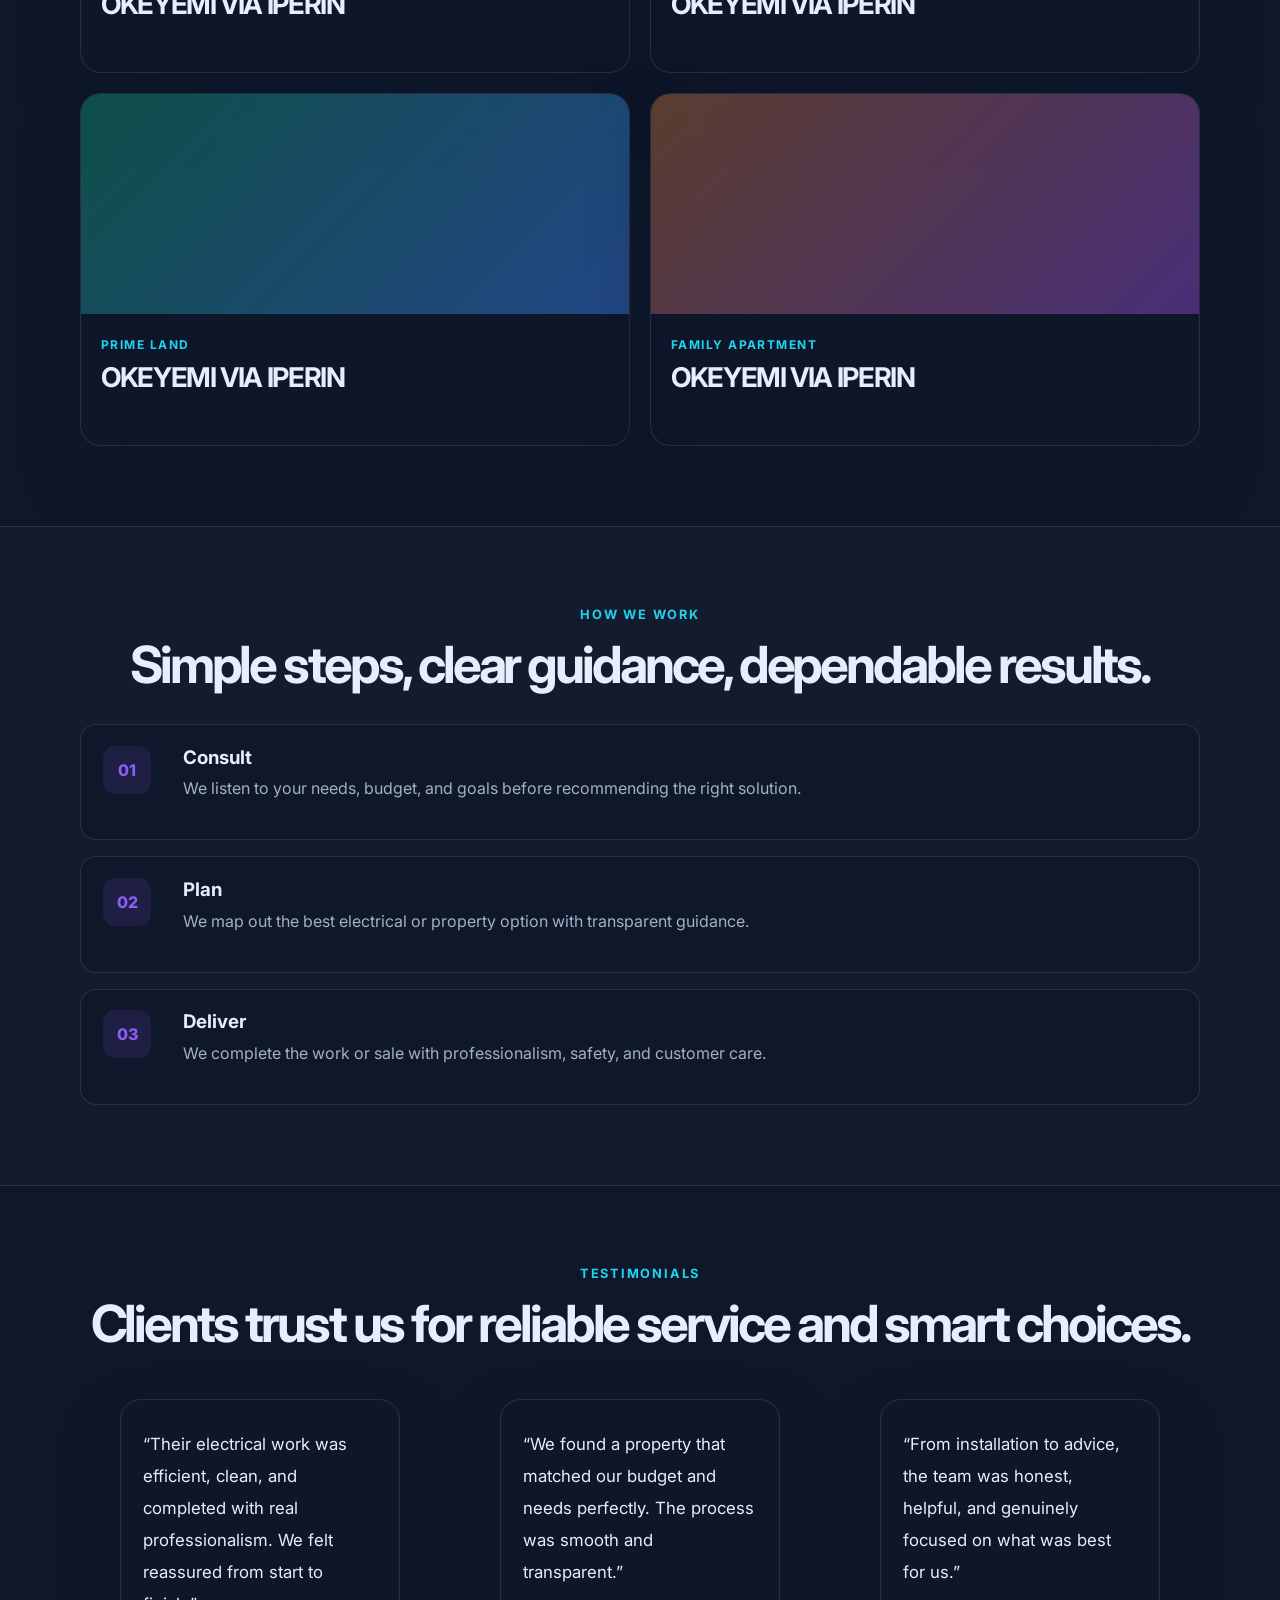
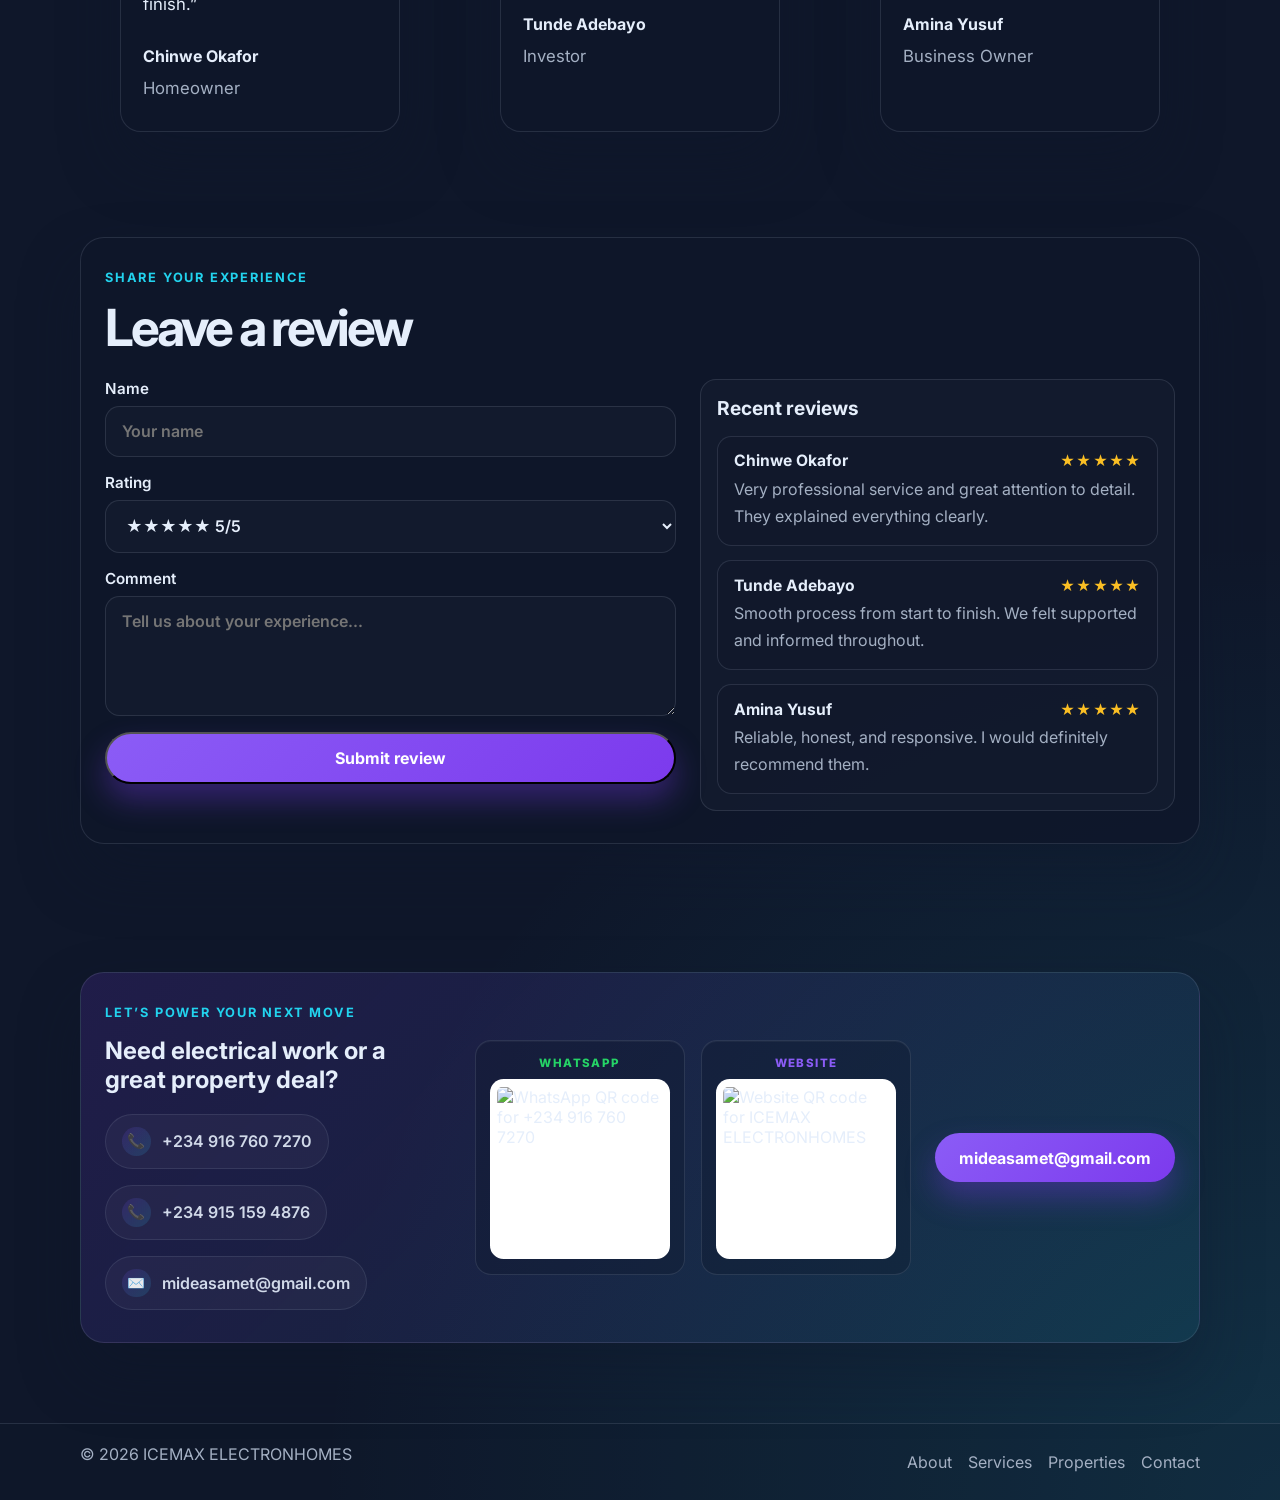
==== commit 16930262: "Improve local SEO and responsive reviews" ====
--- a/index.html
+++ b/index.html
@@ -5,11 +5,11 @@
     <meta name="viewport" content="width=device-width, initial-scale=1.0" />
     <meta
       name="description"
-      content="ICEMAX ELECTRONHOMES provides reliable electrical services, solar and inverter installation, and property sales for homes, businesses, and investors in Nigeria."
+      content="ICEMAX ELECTRONHOMES offers reliable electrical services, solar and inverter installation, and property sales for homes, businesses, and investors in Lagos and across Nigeria."
     />
     <meta
       name="keywords"
-      content="ICEMAX ELECTRONHOMES, electrical services Nigeria, solar and inverter installation, property sales Nigeria, home electrical wiring, business electrical services, real estate Nigeria"
+      content="ICEMAX ELECTRONHOMES, electrical company in Lagos, electrical services Nigeria, solar and inverter installation Lagos, property sales Nigeria, home electrical wiring, business electrical services, real estate Lagos, solar installers in Nigeria"
     />
     <meta name="theme-color" content="#8b5cf6" />
     <meta name="author" content="ICEMAX ELECTRONHOMES" />
@@ -17,24 +17,25 @@
     <meta name="google-site-verification" content="I6fg855BcgdECZknEWM929mTYv97bpg8Ey8aWEUTGt4" />
     <meta name="geo.region" content="NG" />
     <meta name="geo.country" content="Nigeria" />
+    <meta name="geo.placename" content="Lagos, Nigeria" />
     <meta property="og:locale" content="en_NG" />
     <link rel="canonical" href="https://feyisaraayomide879-ops.github.io/max-studio-/" />
     <meta property="og:type" content="website" />
     <meta property="og:site_name" content="ICEMAX ELECTRONHOMES" />
-    <meta property="og:title" content="ICEMAX ELECTRONHOMES | Electrical & Property Sales in Nigeria" />
+    <meta property="og:title" content="ICEMAX ELECTRONHOMES | Electrical Services & Property Sales in Lagos, Nigeria" />
     <meta
       property="og:description"
-      content="ICEMAX ELECTRONHOMES offers dependable electrical services, solar and inverter systems, and trusted property deals for homes, businesses, and investors in Nigeria."
+      content="ICEMAX ELECTRONHOMES provides dependable electrical services, solar and inverter systems, and trusted property deals for homes, businesses, and investors in Lagos and across Nigeria."
     />
     <meta property="og:url" content="https://feyisaraayomide879-ops.github.io/max-studio-/" />
     <meta property="og:image" content="https://images.unsplash.com/photo-1512917774080-9991f1c4c750?auto=format&fit=crop&w=1200&q=80" />
     <meta name="twitter:card" content="summary_large_image" />
-    <meta name="twitter:title" content="ICEMAX ELECTRONHOMES | Electrical & Property Sales" />
+    <meta name="twitter:title" content="ICEMAX ELECTRONHOMES | Electrical Services & Property Sales in Lagos" />
     <meta
       name="twitter:description"
-      content="Reliable electrical services, solar and inverter systems, and quality property opportunities in Nigeria."
+      content="Reliable electrical services, solar and inverter systems, and property opportunities in Lagos, Nigeria."
     />
-    <title>ICEMAX ELECTRONHOMES | Electrical & Property Sales in Nigeria</title>
+    <title>ICEMAX ELECTRONHOMES | Electrical Services & Property Sales in Lagos, Nigeria</title>
     <script type="application/ld+json">
       {
         "@context": "https://schema.org",
@@ -44,7 +45,7 @@
             "@id": "https://feyisaraayomide879-ops.github.io/max-studio-/#organization",
             "name": "ICEMAX ELECTRONHOMES",
             "url": "https://feyisaraayomide879-ops.github.io/max-studio-/",
-            "logo": "https://feyisaraayomide879-ops.github.io/max-studio-/",
+            "logo": "https://feyisaraayomide879-ops.github.io/max-studio-/logo.svg",
             "description": "Electrical services, solar and inverter systems, and property sales for homes, businesses, and investors in Nigeria.",
             "telephone": [
               "+2349167607270",
@@ -53,9 +54,12 @@
             "email": "mideasamet@gmail.com",
             "address": {
               "@type": "PostalAddress",
+              "streetAddress": "Lagos, Nigeria",
+              "addressLocality": "Lagos",
+              "addressRegion": "Lagos State",
               "addressCountry": "NG"
             },
-            "areaServed": "Nigeria",
+            "areaServed": ["Lagos", "Nigeria"],
             "contactPoint": [
               {
                 "@type": "ContactPoint",
@@ -90,18 +94,19 @@
             "@id": "https://feyisaraayomide879-ops.github.io/max-studio-/#business",
             "name": "ICEMAX ELECTRONHOMES",
             "url": "https://feyisaraayomide879-ops.github.io/max-studio-/",
-            "logo": "https://feyisaraayomide879-ops.github.io/max-studio-/",
-            "description": "Electrical services, solar and inverter systems, and property sales for homes, businesses, and investors in Nigeria.",
+            "logo": "https://feyisaraayomide879-ops.github.io/max-studio-/logo.svg",
+            "description": "Electrical services, solar and inverter systems, and property sales for homes, businesses, and investors in Lagos and across Nigeria.",
             "telephone": [
               "+2349167607270",
               "+2349151594876"
             ],
             "email": "mideasamet@gmail.com",
-            "areaServed": "Nigeria",
+            "areaServed": ["Lagos", "Nigeria"],
             "serviceType": [
               "Electrical services",
+              "Electrical contractors in Lagos",
               "Solar and inverter systems",
-              "Property sales"
+              "Property sales in Lagos"
             ]
           }
         ]
@@ -150,15 +155,15 @@
           <div class="container hero-grid">
             <div class="hero-copy reveal">
               <p class="eyebrow">Powering homes. Selling smarter.</p>
-              <h1>Trusted electrical solutions and premium property deals.</h1>
+              <h1>Trusted electrical solutions and premium property deals in Lagos, Nigeria.</h1>
               <p class="lead">
                 ICEMAX ELECTRONHOMES helps homeowners, businesses, and property investors across
-                Nigeria with dependable electrical work, solar energy systems, and quality real-estate
-                opportunities that bring confidence and long-term value.
+                Lagos and Nigeria with dependable electrical work, solar energy systems, and quality
+                real-estate opportunities that bring confidence and long-term value.
               </p>
               <div class="location-badge">
                 <span>📍</span>
-                <span>Serving homes, businesses, and investors in Nigeria</span>
+                <span>Serving homes, businesses, and investors in Lagos and across Nigeria</span>
               </div>
               <div class="cta-row">
                 <a class="btn btn-primary" href="tel:+2349167607270">Call now</a>
@@ -503,7 +508,7 @@
 
     <script>
       window.ICEMAX_SUPABASE_CONFIG = {
-        url: 'https://YOUR_PROJECT_REF.supabase.co',
+        url: 'https://qpgtvjnujxfjnrpxyzvx.supabase.co',
         anonKey: 'PASTE_YOUR_SUPABASE_ANON_KEY_HERE',
         table: 'reviews'
       };
--- a/styles.css
+++ b/styles.css
@@ -726,6 +726,11 @@
   gap: 1rem;
 }
 
+.review-form label span {
+  display: block;
+  font-size: 0.95rem;
+}
+
 .review-form label {
   display: grid;
   gap: 0.5rem;
@@ -748,6 +753,15 @@
 .review-form textarea {
   resize: vertical;
   min-height: 120px;
+}
+
+.review-form,
+.review-list-panel,
+.review-list,
+.review-item {
+  width: 100%;
+  max-width: 100%;
+  box-sizing: border-box;
 }
 
 .review-list-panel {
@@ -958,8 +972,18 @@
   .card-grid,
   .testimonial-grid,
   .project-grid,
-  .stats-grid {
+  .stats-grid,
+  .review-layout {
     grid-template-columns: 1fr;
+  }
+
+  .review-wrap {
+    padding: 1.25rem 1rem;
+  }
+
+  .review-layout {
+    display: grid;
+    gap: 1rem;
   }
 
   .main-nav {
@@ -1036,15 +1060,26 @@
     border-radius: 1rem;
   }
 
-  .review-layout,
+  .review-form,
+  .review-list,
   .qr-stack,
   .contact-links {
+    display: grid;
     grid-template-columns: 1fr;
-    display: grid;
-  }
-
-  .contact-links {
     gap: 0.75rem;
+  }
+
+  .review-wrap {
+    padding: 1rem 0.8rem;
+  }
+
+  .review-form label {
+    gap: 0.35rem;
+  }
+
+  .review-item-header {
+    flex-direction: column;
+    align-items: flex-start;
   }
 
   .contact-link {
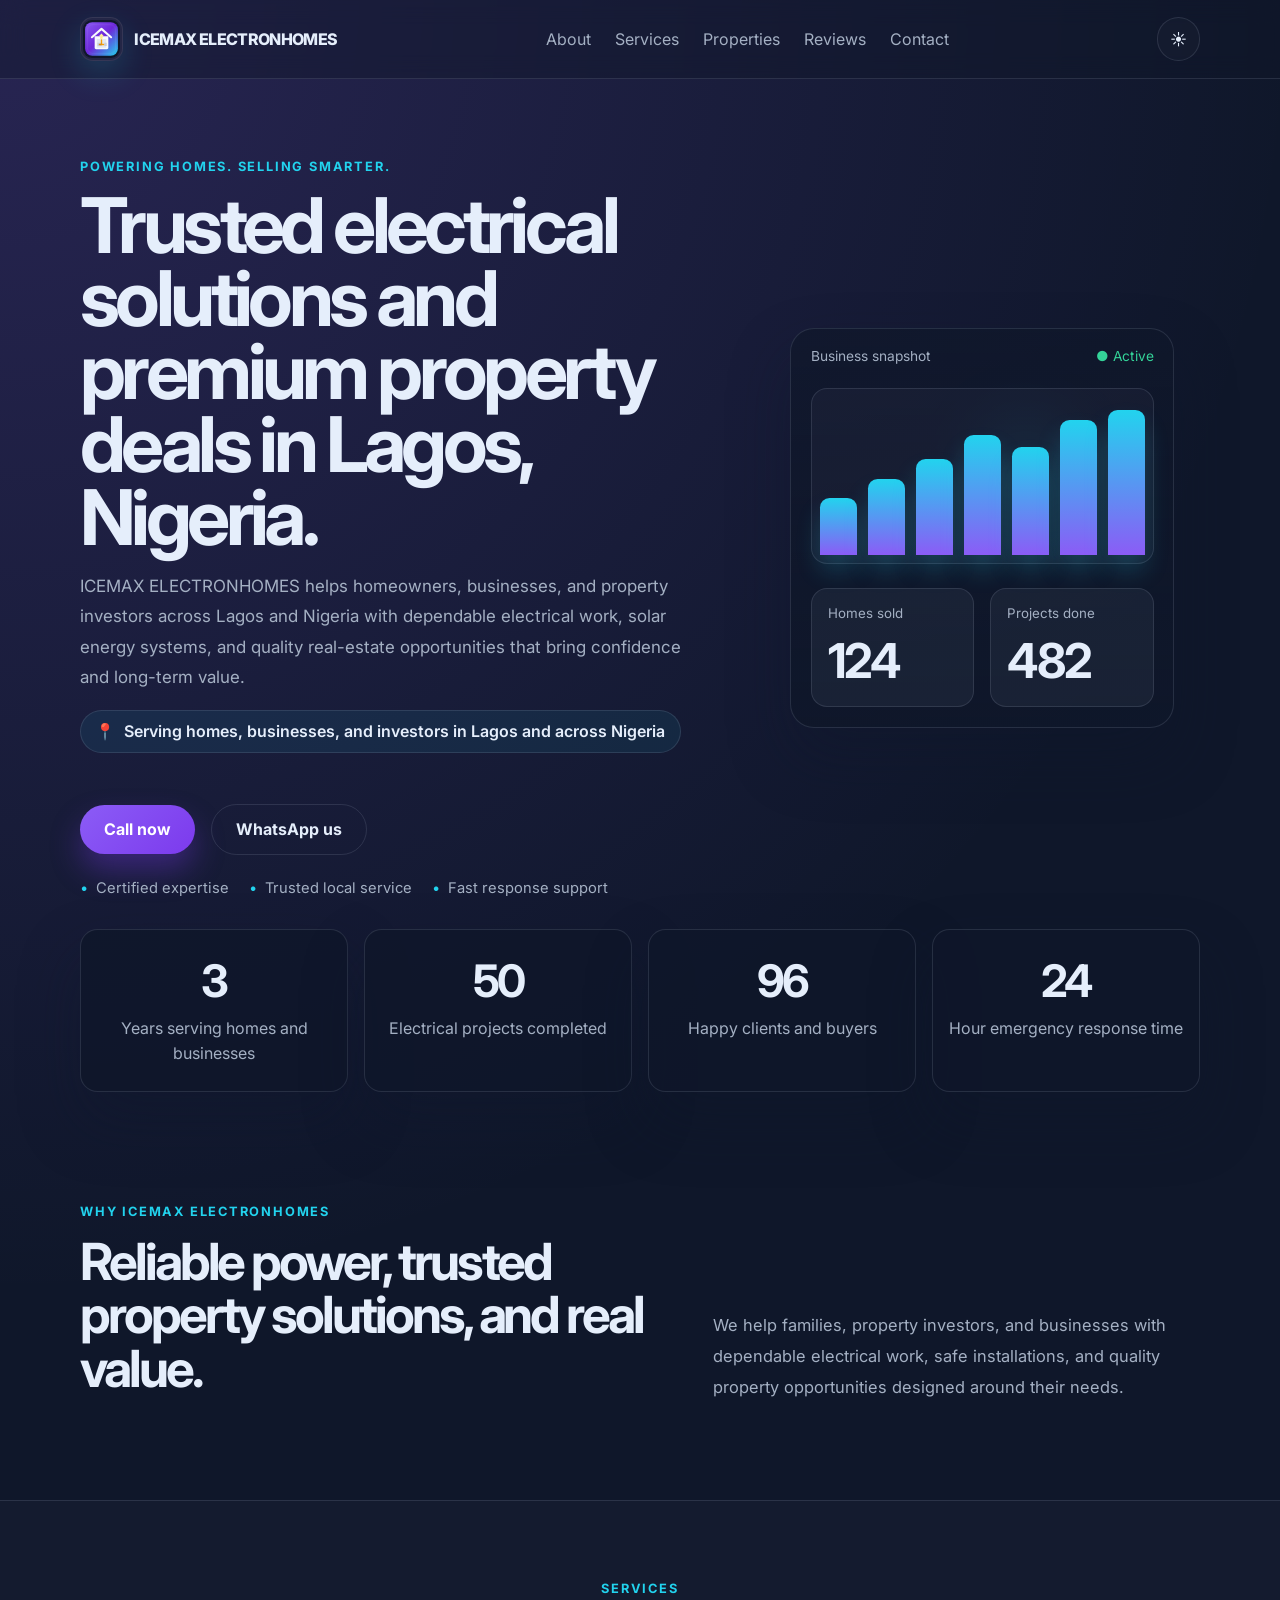
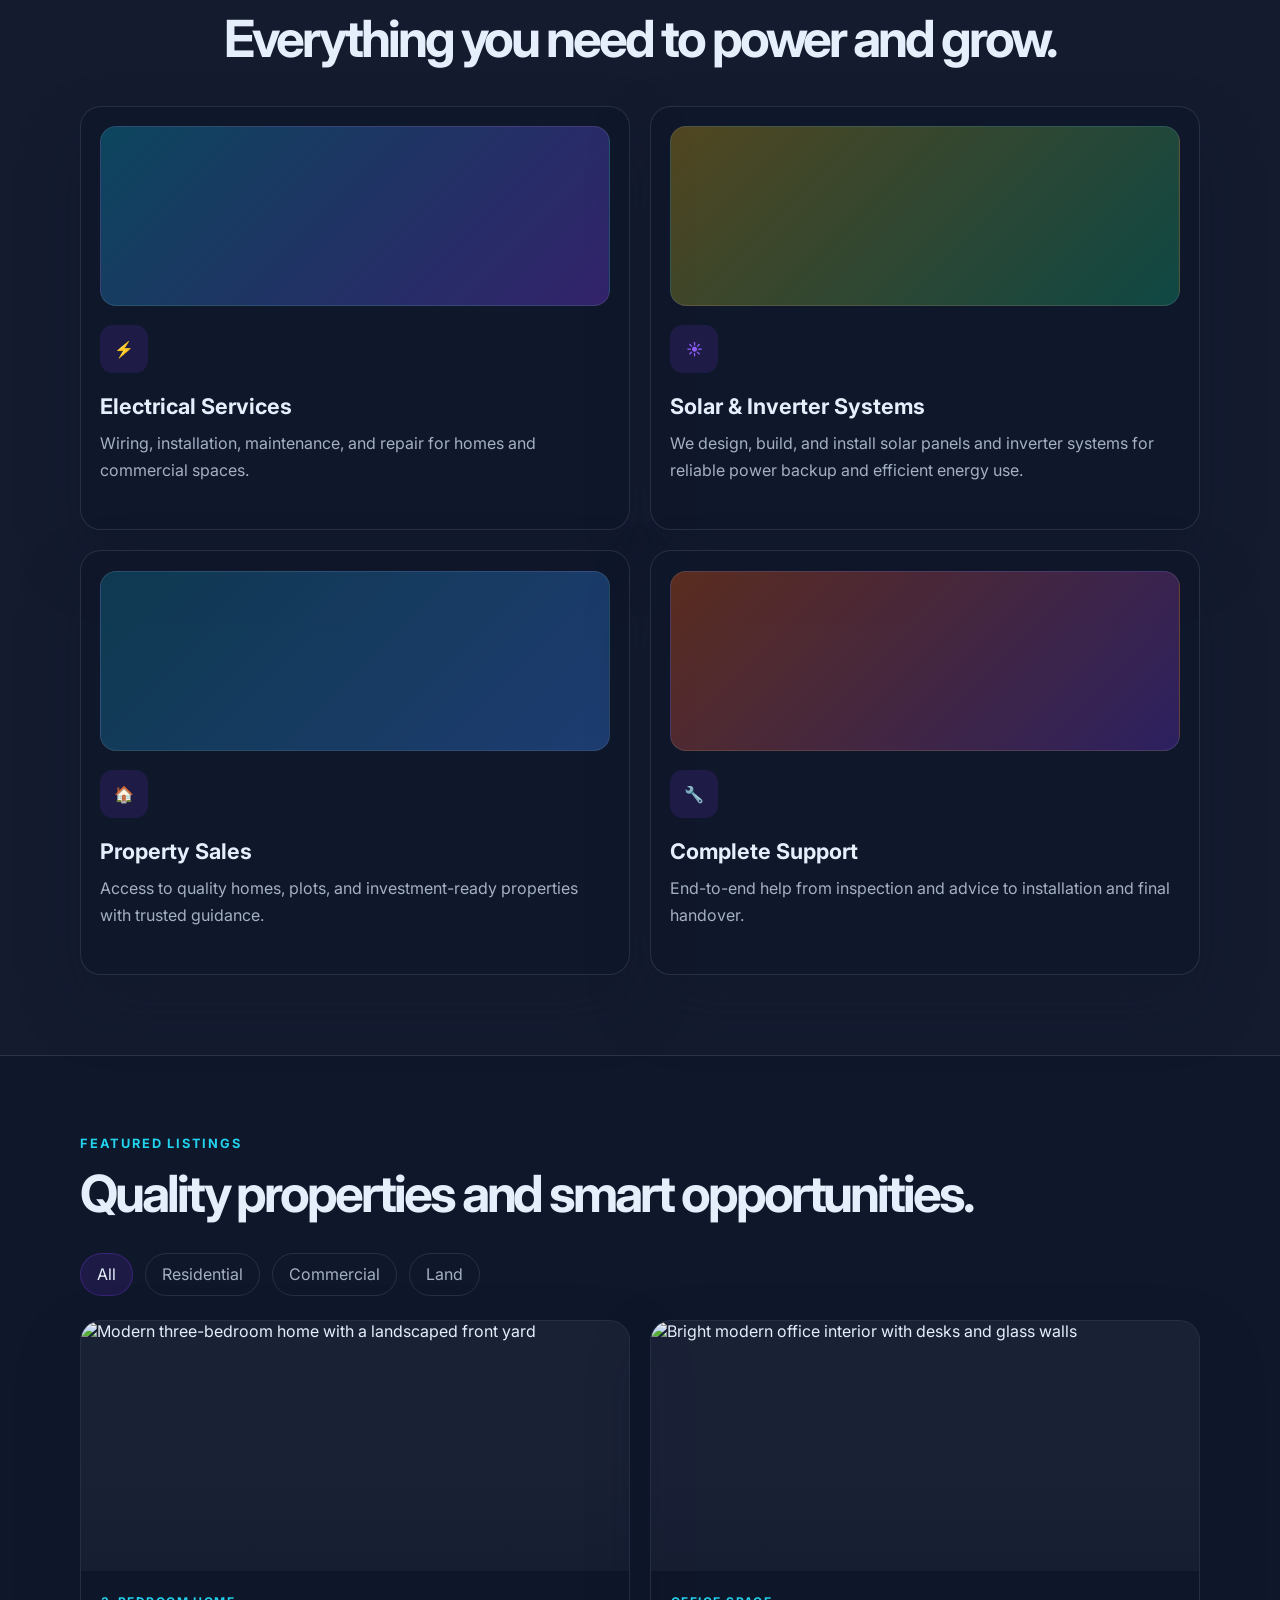
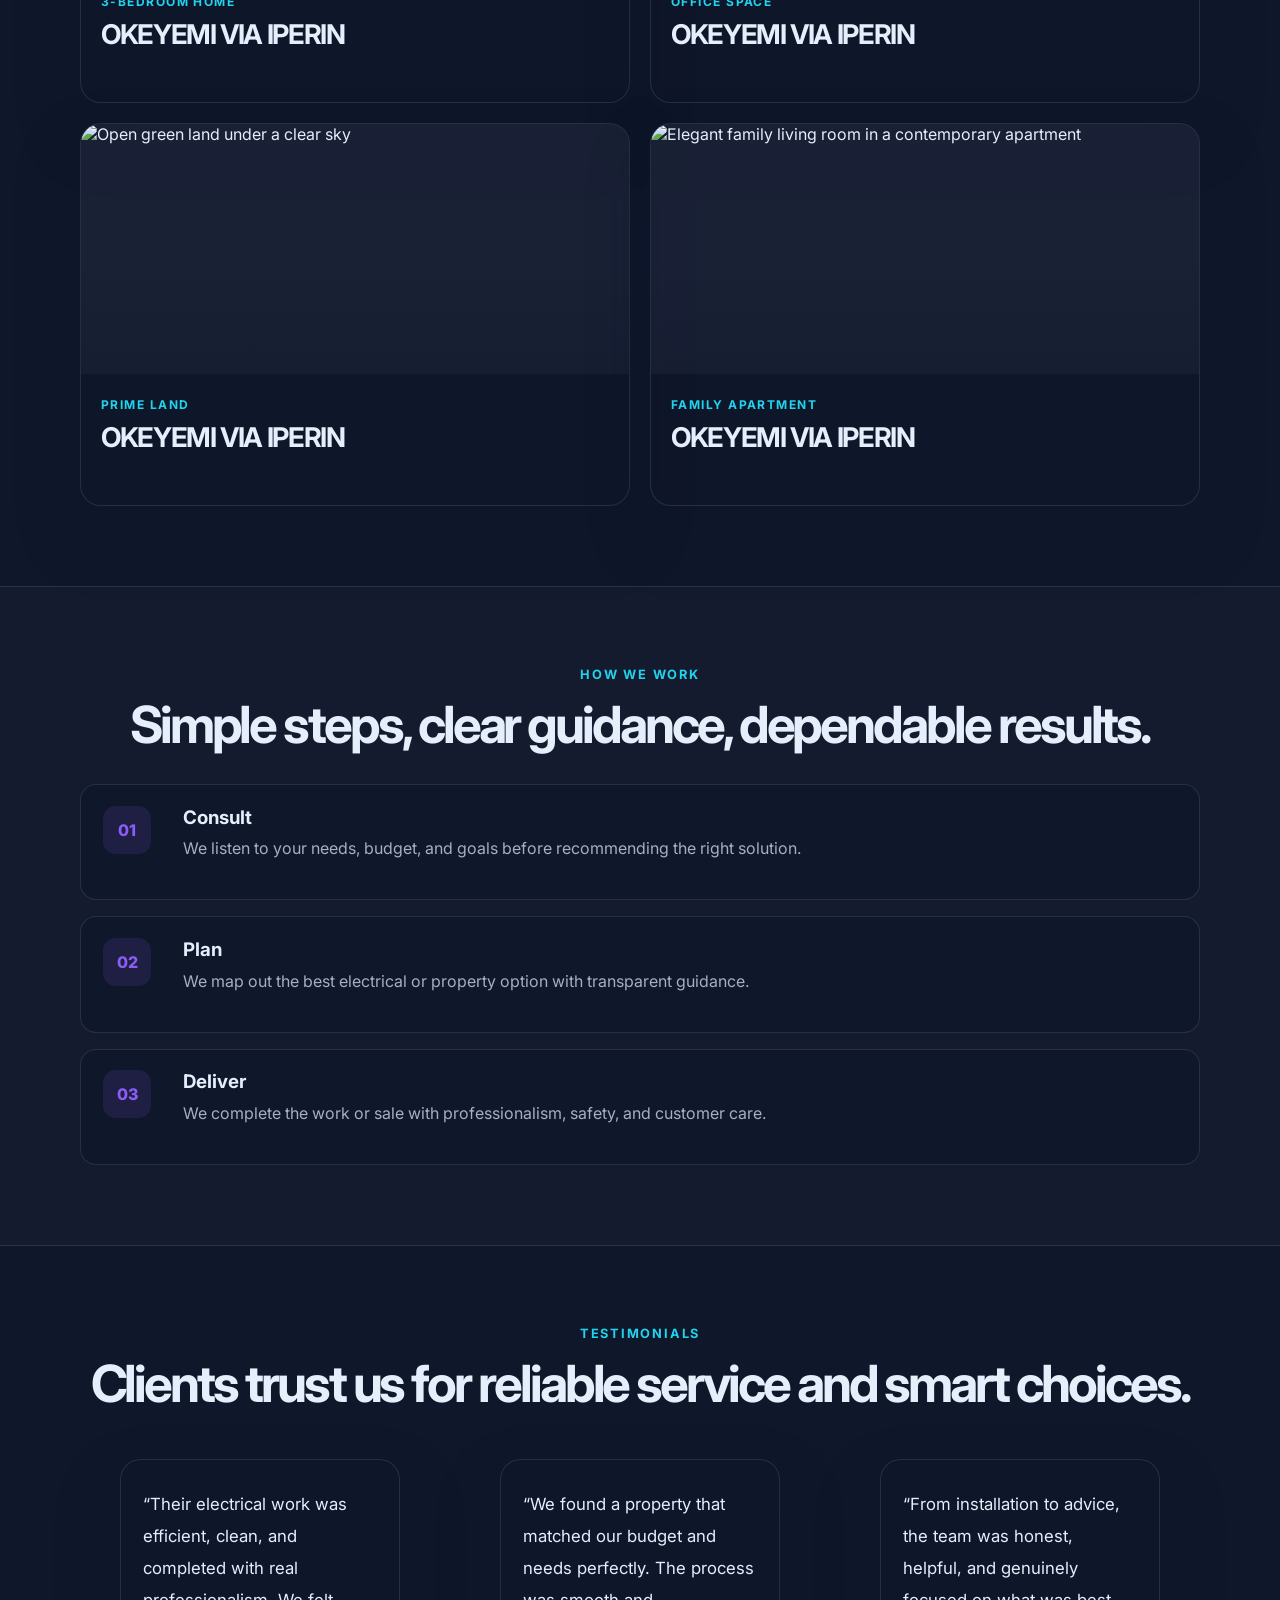
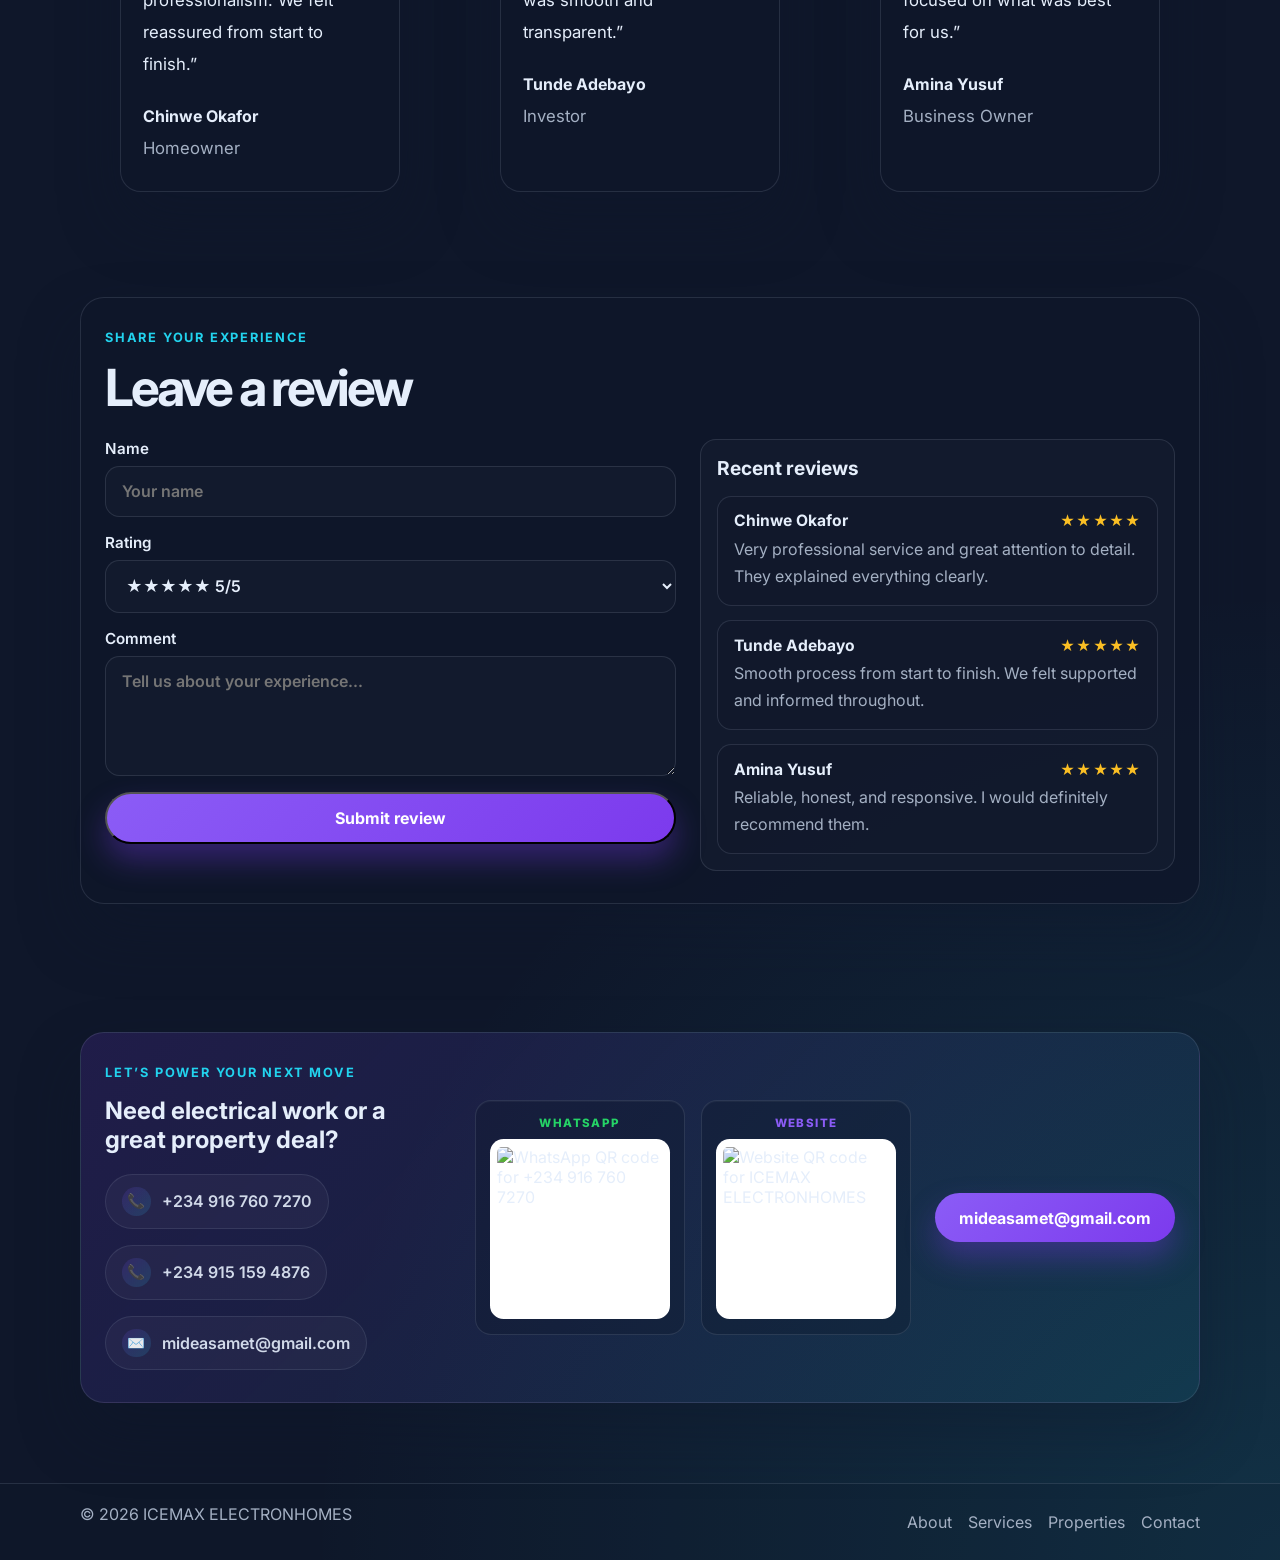
==== commit ade9dfcf: "Refresh property listing imagery" ====
--- a/index.html
+++ b/index.html
@@ -292,28 +292,36 @@
 
             <div class="project-grid">
               <article class="project-card reveal" data-category="residential">
-                <div class="project-visual visual-one"></div>
+                <div class="project-visual">
+                  <img src="https://images.unsplash.com/photo-1600585154340-be6161a56a0c?auto=format&fit=crop&w=1200&q=85" alt="Modern three-bedroom home with a landscaped front yard" loading="lazy" />
+                </div>
                 <div class="project-content">
                   <span>3-bedroom home</span>
                   <h3>OKEYEMI VIA IPERIN</h3>
                 </div>
               </article>
               <article class="project-card reveal" data-category="commercial">
-                <div class="project-visual visual-two"></div>
+                <div class="project-visual">
+                  <img src="https://images.unsplash.com/photo-1497366811353-6870744d04b2?auto=format&fit=crop&w=1200&q=85" alt="Bright modern office interior with desks and glass walls" loading="lazy" />
+                </div>
                 <div class="project-content">
                   <span>Office space</span>
                   <h3>OKEYEMI VIA IPERIN</h3>
                 </div>
               </article>
               <article class="project-card reveal" data-category="land">
-                <div class="project-visual visual-three"></div>
+                <div class="project-visual">
+                  <img src="https://images.unsplash.com/photo-1500382017468-9049fed747ef?auto=format&fit=crop&w=1200&q=85" alt="Open green land under a clear sky" loading="lazy" />
+                </div>
                 <div class="project-content">
                   <span>Prime land</span>
                   <h3>OKEYEMI VIA IPERIN</h3>
                 </div>
               </article>
               <article class="project-card reveal" data-category="residential">
-                <div class="project-visual visual-four"></div>
+                <div class="project-visual">
+                  <img src="https://images.unsplash.com/photo-1600607687939-ce8a6c25118c?auto=format&fit=crop&w=1200&q=85" alt="Elegant family living room in a contemporary apartment" loading="lazy" />
+                </div>
                 <div class="project-content">
                   <span>Family apartment</span>
                   <h3>OKEYEMI VIA IPERIN</h3>
@@ -509,7 +517,7 @@
     <script>
       window.ICEMAX_SUPABASE_CONFIG = {
         url: 'https://qpgtvjnujxfjnrpxyzvx.supabase.co',
-        anonKey: 'PASTE_YOUR_SUPABASE_ANON_KEY_HERE',
+        anonKey: 'eyJhbGciOiJIUzI1NiIsInR5cCI6IkpXVCJ9.eyJpc3MiOiJzdXBhYmFzZSIsInJlZiI6InFwZ3R2am51anhmam5ycHh5enZ4Iiwicm9sZSI6ImFub24iLCJpYXQiOjE3OTAwMjIzNzcsImV4cCI6MjEwNTU5ODM3N30.z81SewaYyTz1aAsYE4zRsIOyqnjhphWTA5E_y7thFsg',
         table: 'reviews'
       };
     </script>
--- a/styles.css
+++ b/styles.css
@@ -593,41 +593,29 @@
 }
 
 .project-visual {
+  position: relative;
   min-height: 220px;
-  background-size: cover;
-  background-position: center;
-}
-
-.visual-one {
-  background-image:
-    linear-gradient(135deg, rgba(34, 211, 238, 0.4), rgba(124, 58, 237, 0.38)),
-    url('https://images.unsplash.com/photo-1505693416388-ac5ce068fe85?auto=format&fit=crop&w=900&q=80');
-  background-size: cover;
-  background-position: center;
-}
-
-.visual-two {
-  background-image:
-    linear-gradient(135deg, rgba(34, 211, 238, 0.25), rgba(59, 130, 246, 0.35)),
-    url('https://images.unsplash.com/photo-1494526585095-c41746248156?auto=format&fit=crop&w=900&q=80');
-  background-size: cover;
-  background-position: center;
-}
-
-.visual-three {
-  background-image:
-    linear-gradient(135deg, rgba(16, 185, 129, 0.35), rgba(59, 130, 246, 0.45)),
-    url('https://images.unsplash.com/photo-1512917774080-9991f1c4c750?auto=format&fit=crop&w=900&q=80');
-  background-size: cover;
-  background-position: center;
-}
-
-.visual-four {
-  background-image:
-    linear-gradient(135deg, rgba(251, 146, 60, 0.32), rgba(168, 85, 247, 0.38)),
-    url('https://images.unsplash.com/photo-1484154218962-a197022b5858?auto=format&fit=crop&w=900&q=80');
-  background-size: cover;
-  background-position: center;
+  overflow: hidden;
+  background: var(--panel-soft);
+}
+
+.project-visual::after {
+  content: "";
+  position: absolute;
+  inset: 55% 0 0;
+  background: linear-gradient(180deg, transparent, rgba(15, 23, 42, 0.32));
+  pointer-events: none;
+}
+
+.project-visual img {
+  width: 100%;
+  height: 250px;
+  object-fit: cover;
+  transition: transform 0.45s ease;
+}
+
+.project-card:hover .project-visual img {
+  transform: scale(1.04);
 }
 
 .project-content {
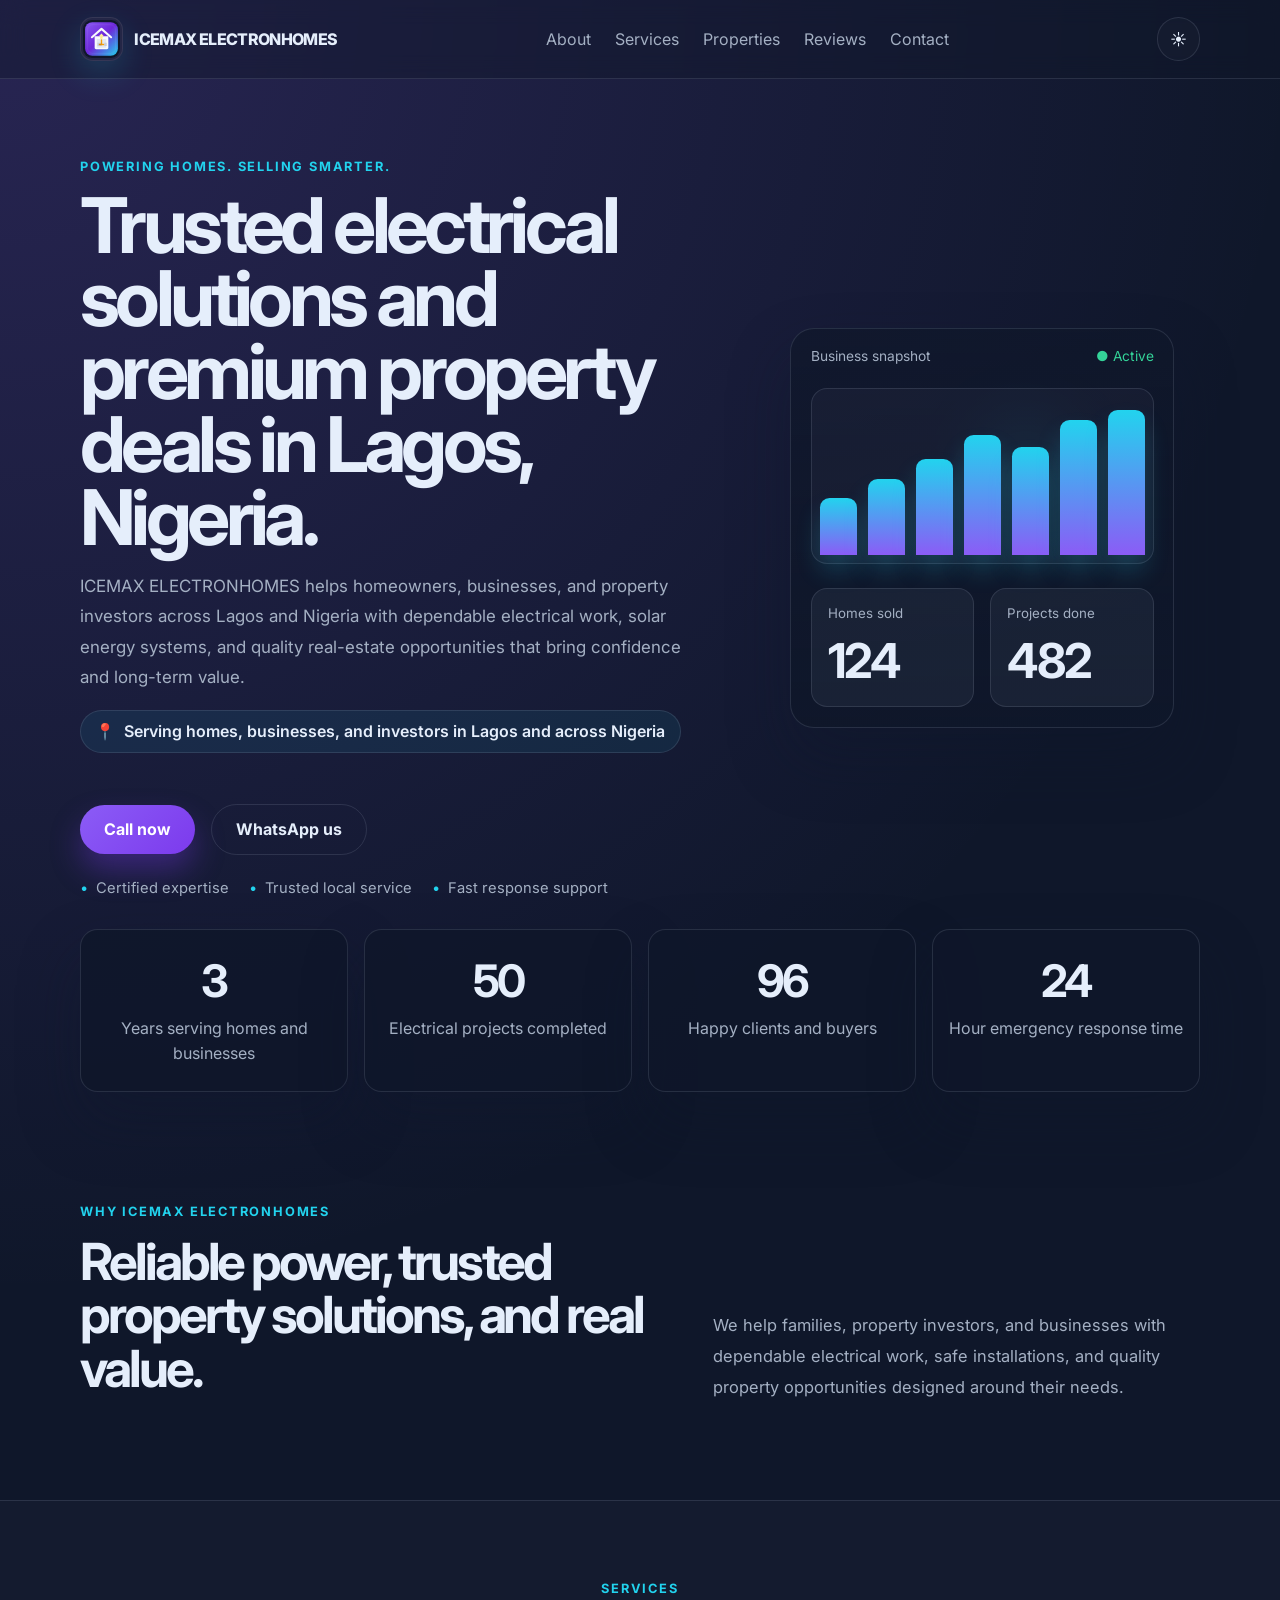
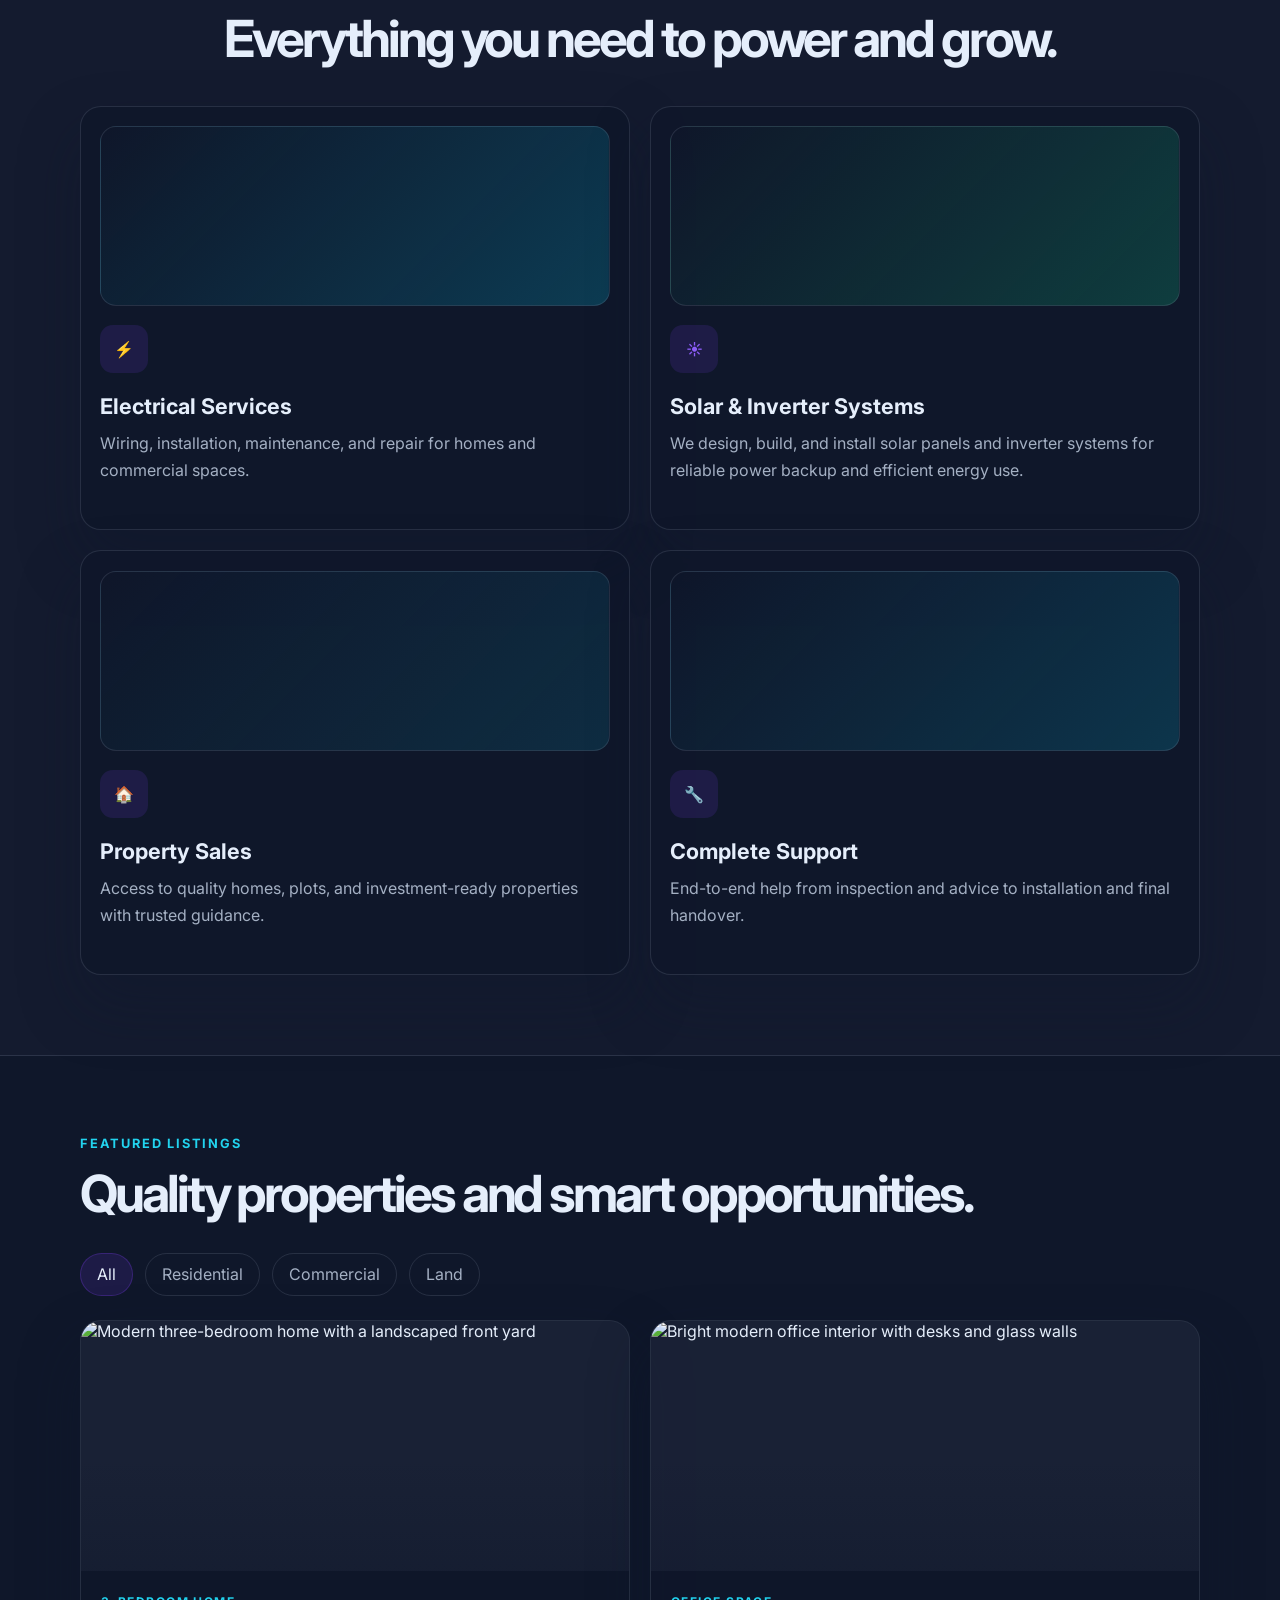
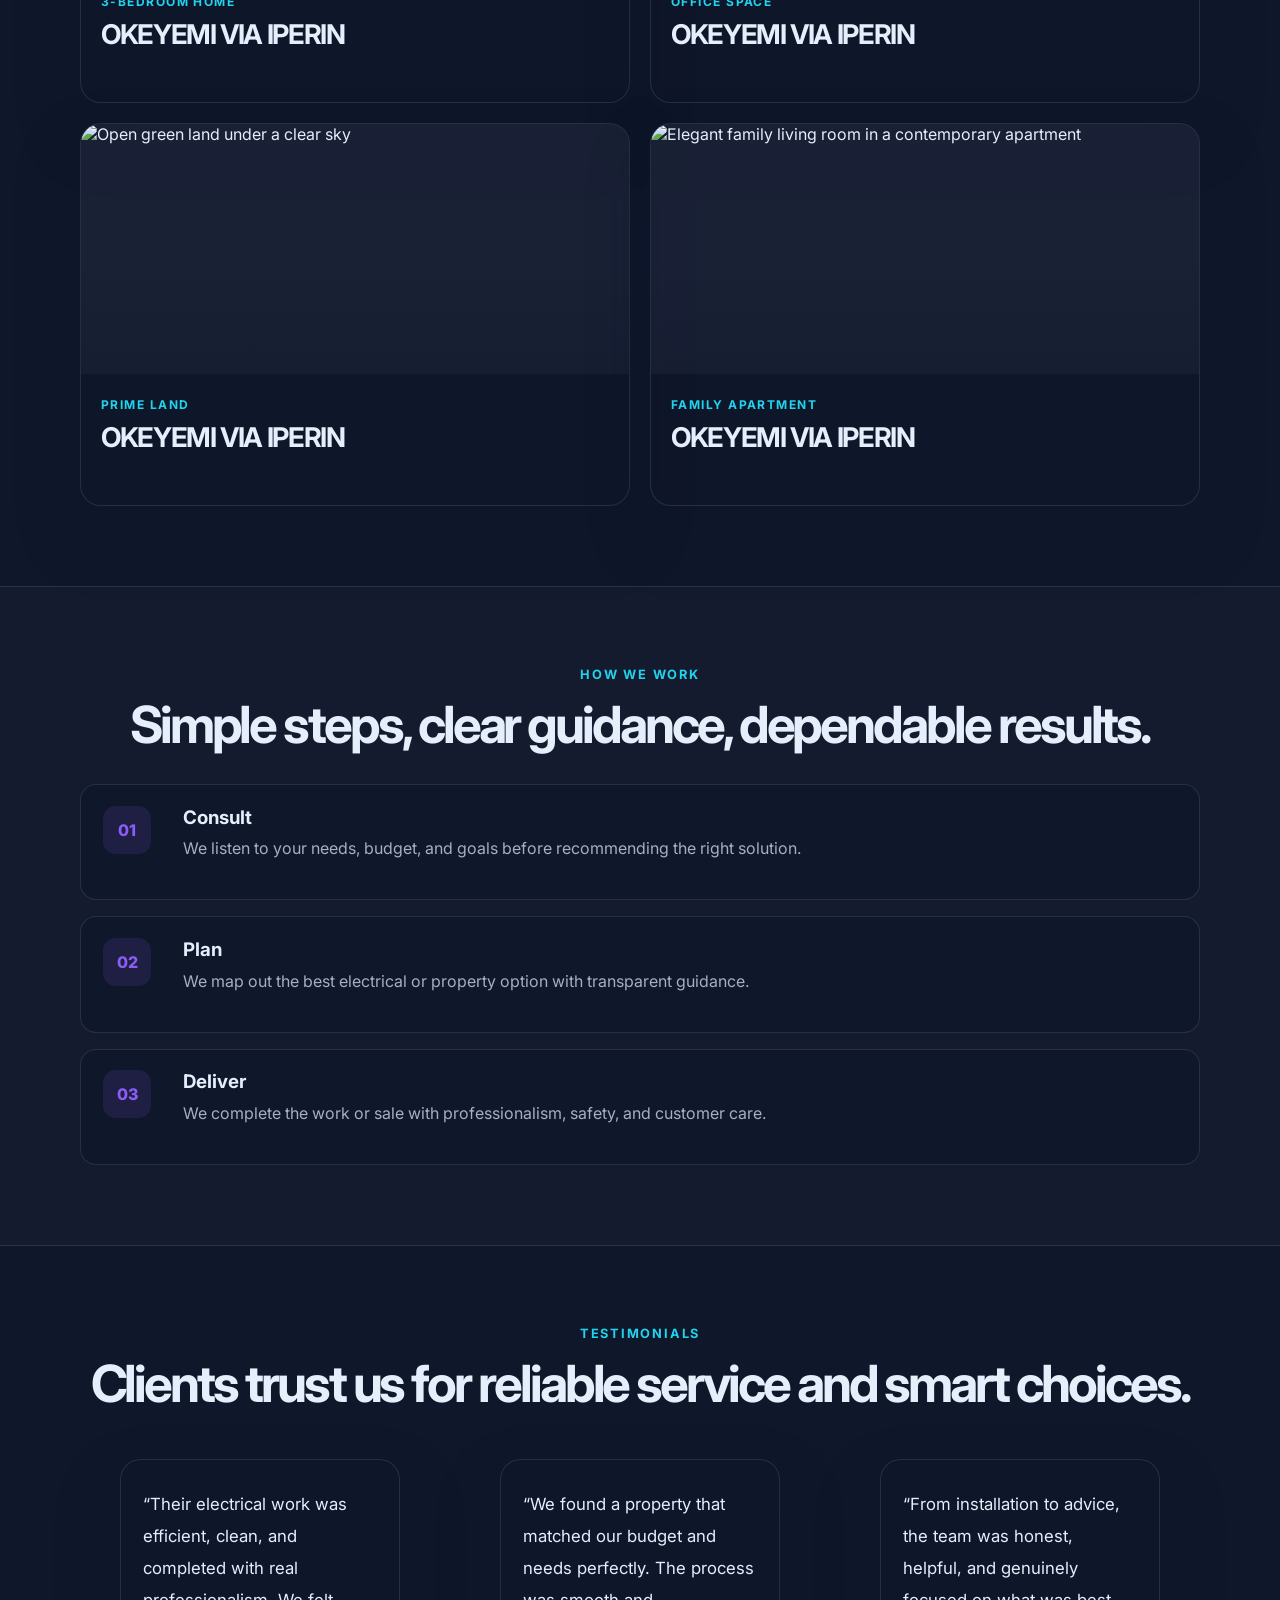
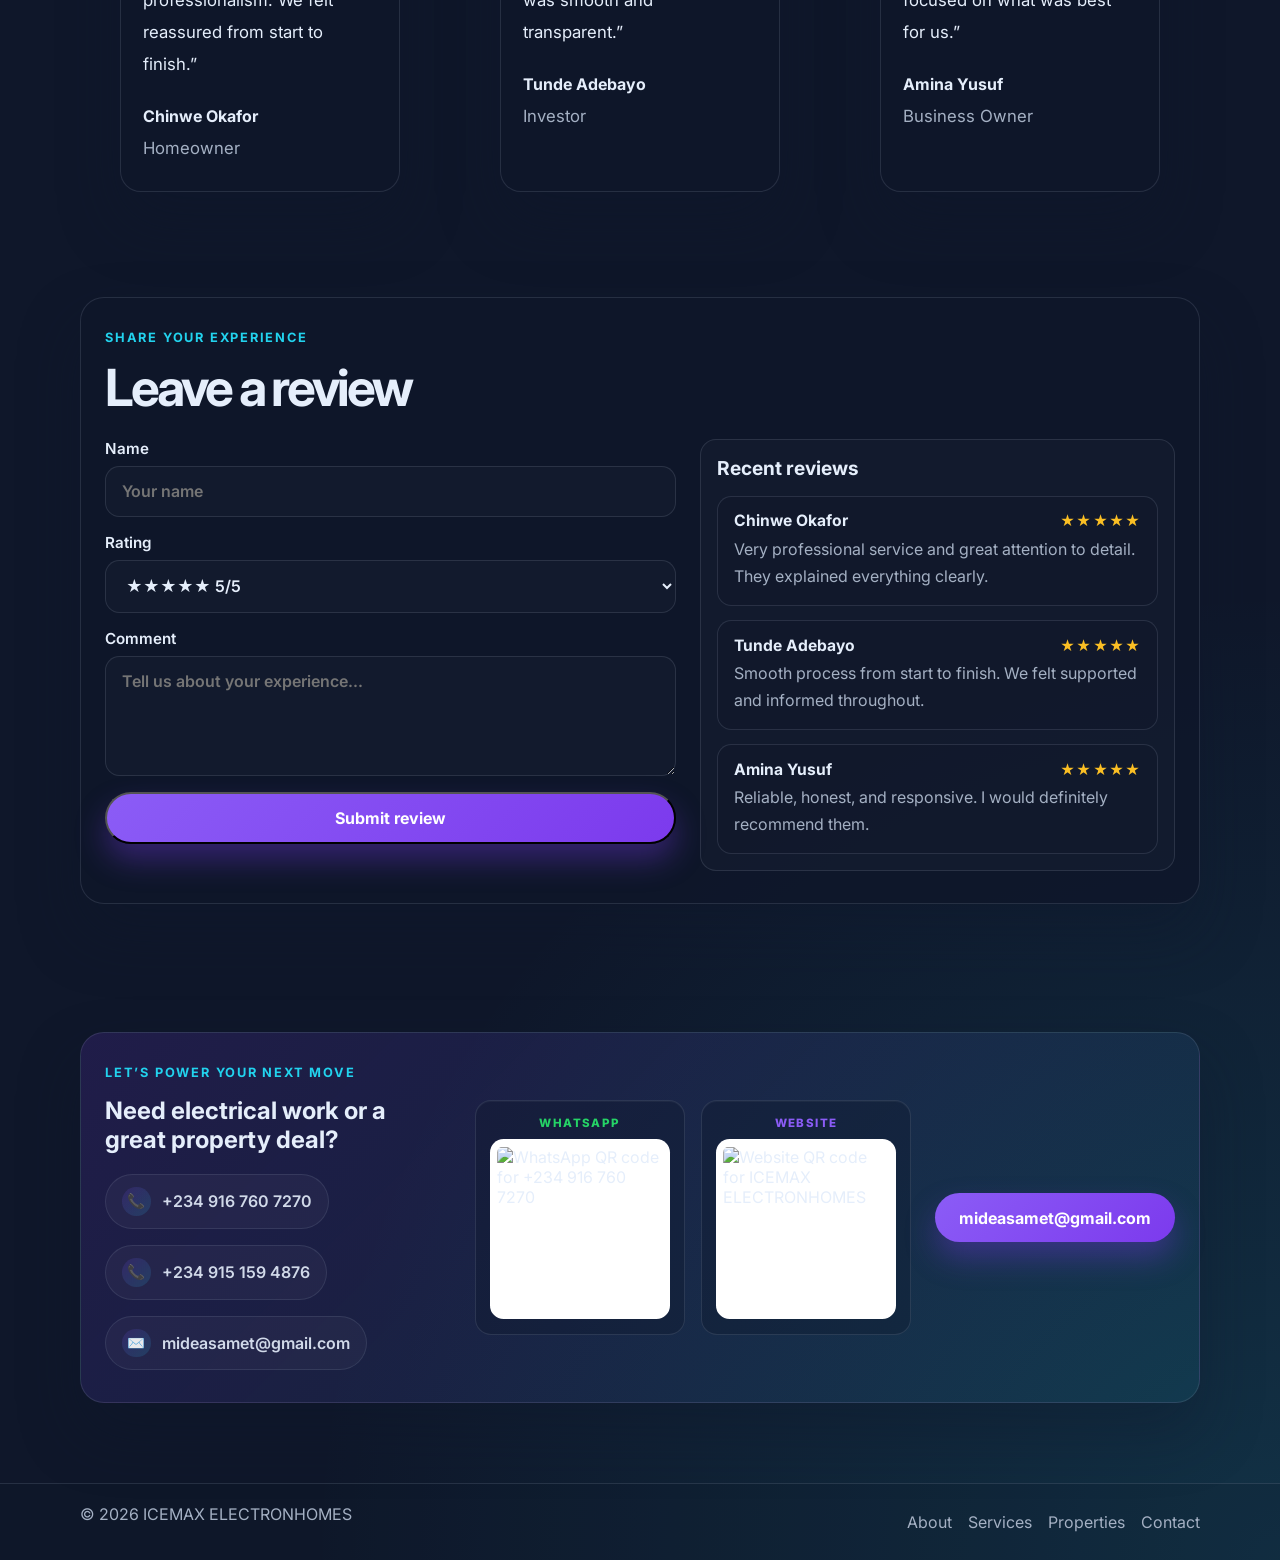
==== commit aa43bd52: "Polish supporting site imagery" ====
--- a/index.html
+++ b/index.html
@@ -28,7 +28,7 @@
       content="ICEMAX ELECTRONHOMES provides dependable electrical services, solar and inverter systems, and trusted property deals for homes, businesses, and investors in Lagos and across Nigeria."
     />
     <meta property="og:url" content="https://feyisaraayomide879-ops.github.io/max-studio-/" />
-    <meta property="og:image" content="https://images.unsplash.com/photo-1512917774080-9991f1c4c750?auto=format&fit=crop&w=1200&q=80" />
+    <meta property="og:image" content="https://images.unsplash.com/photo-1600607687920-4e2a09cf159d?auto=format&fit=crop&w=1200&q=85" />
     <meta name="twitter:card" content="summary_large_image" />
     <meta name="twitter:title" content="ICEMAX ELECTRONHOMES | Electrical Services & Property Sales in Lagos" />
     <meta
--- a/styles.css
+++ b/styles.css
@@ -506,26 +506,26 @@
 
 .service-visual-electrical {
   background-image:
-    linear-gradient(135deg, rgba(8, 145, 178, 0.38), rgba(124, 58, 237, 0.34)),
-    url('https://images.unsplash.com/photo-1621905251918-48416bd8575a?auto=format&fit=crop&w=900&q=80');
+    linear-gradient(135deg, rgba(15, 23, 42, 0.18), rgba(8, 145, 178, 0.3)),
+    url('https://images.unsplash.com/photo-1621905251918-48416bd8575a?auto=format&fit=crop&w=1200&q=85');
 }
 
 .service-visual-property {
   background-image:
-    linear-gradient(135deg, rgba(14, 116, 144, 0.38), rgba(59, 130, 246, 0.35)),
-    url('https://images.unsplash.com/photo-1512917774080-9991f1c4c750?auto=format&fit=crop&w=900&q=80');
+    linear-gradient(135deg, rgba(15, 23, 42, 0.12), rgba(14, 116, 144, 0.24)),
+    url('https://images.unsplash.com/photo-1600607687920-4e2a09cf159d?auto=format&fit=crop&w=1200&q=85');
 }
 
 .service-visual-solar {
   background-image:
-    linear-gradient(135deg, rgba(234, 179, 8, 0.3), rgba(16, 185, 129, 0.3)),
-    url('https://images.unsplash.com/photo-1497440001374-f26997328c1b?auto=format&fit=crop&w=900&q=80');
+    linear-gradient(135deg, rgba(15, 23, 42, 0.1), rgba(16, 185, 129, 0.24)),
+    url('https://images.unsplash.com/photo-1509391366360-2e959784a276?auto=format&fit=crop&w=1200&q=85');
 }
 
 .service-visual-support {
   background-image:
-    linear-gradient(135deg, rgba(234, 88, 12, 0.35), rgba(124, 58, 237, 0.28)),
-    url('https://images.unsplash.com/photo-1581578731548-c64695cc6952?auto=format&fit=crop&w=900&q=80');
+    linear-gradient(135deg, rgba(15, 23, 42, 0.14), rgba(8, 145, 178, 0.25)),
+    url('https://images.unsplash.com/photo-1581578731548-c64695cc6952?auto=format&fit=crop&w=1200&q=85');
 }
 
 .icon {
